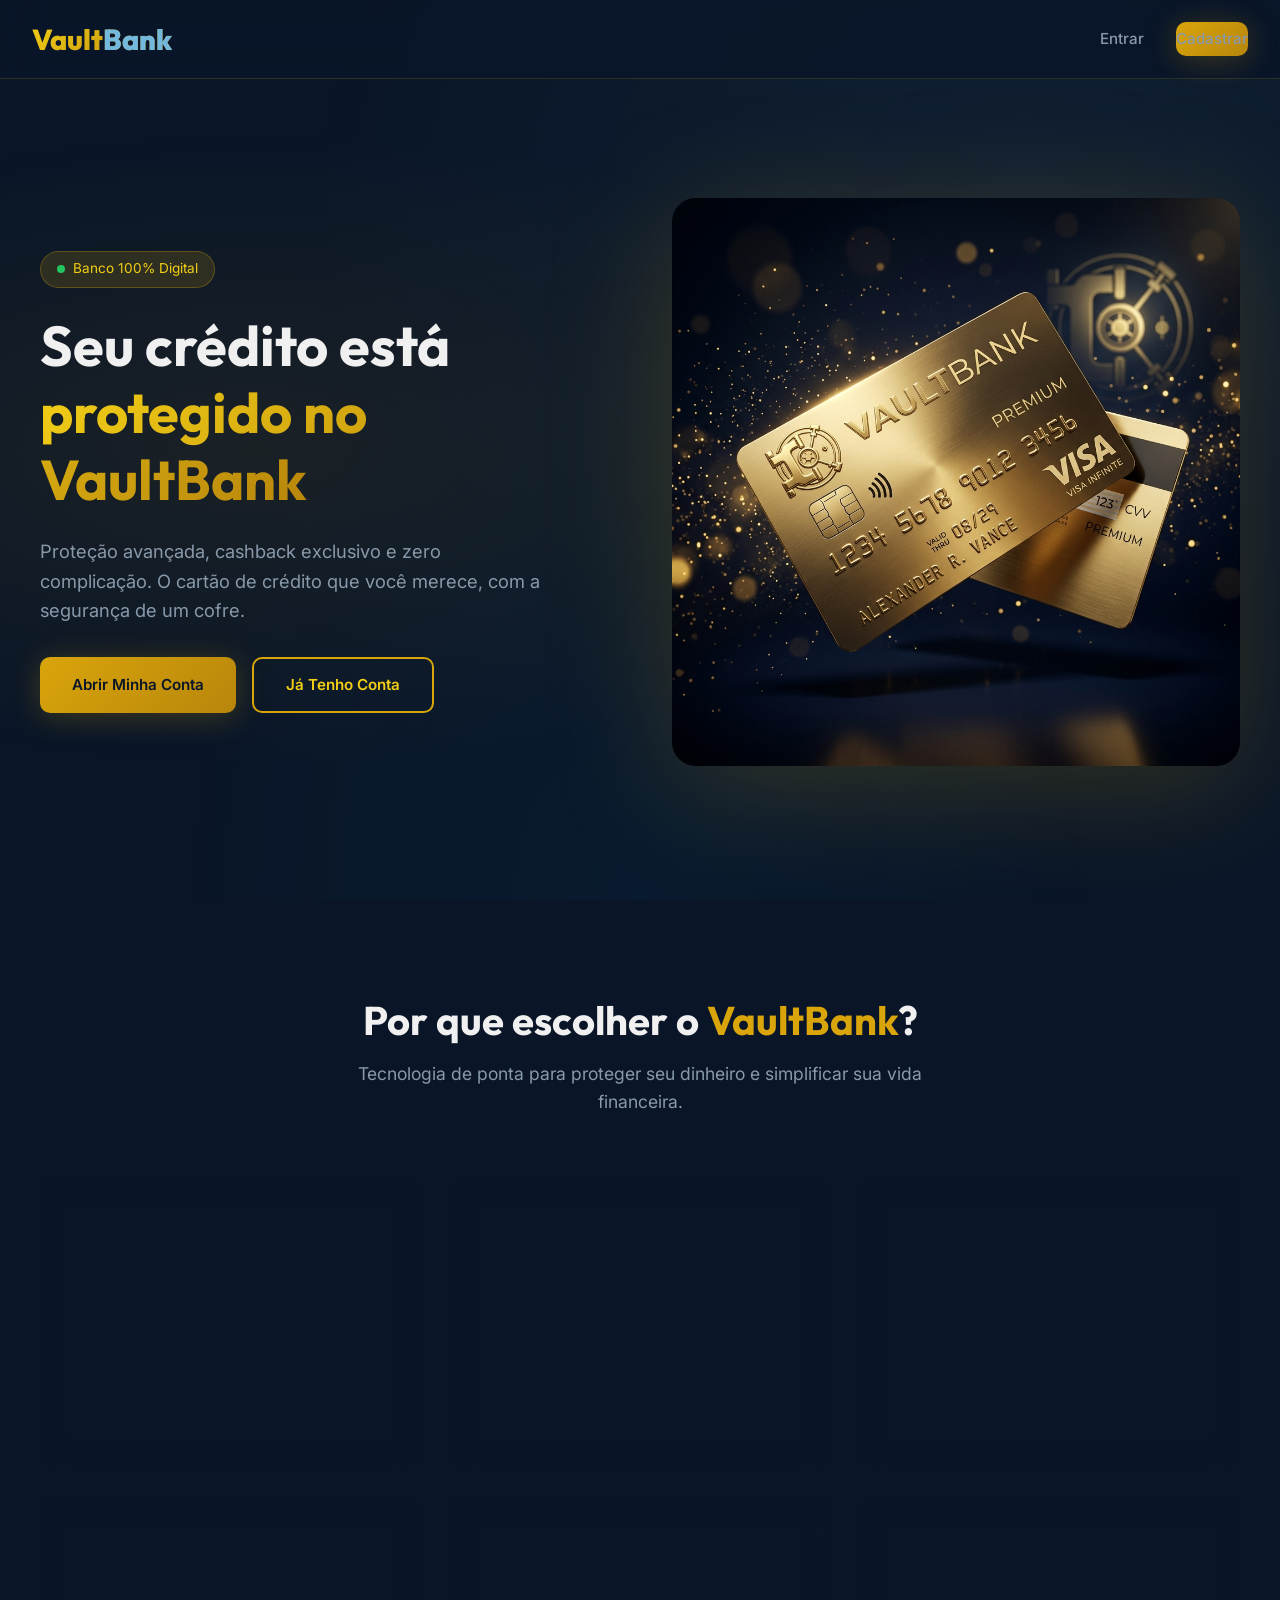
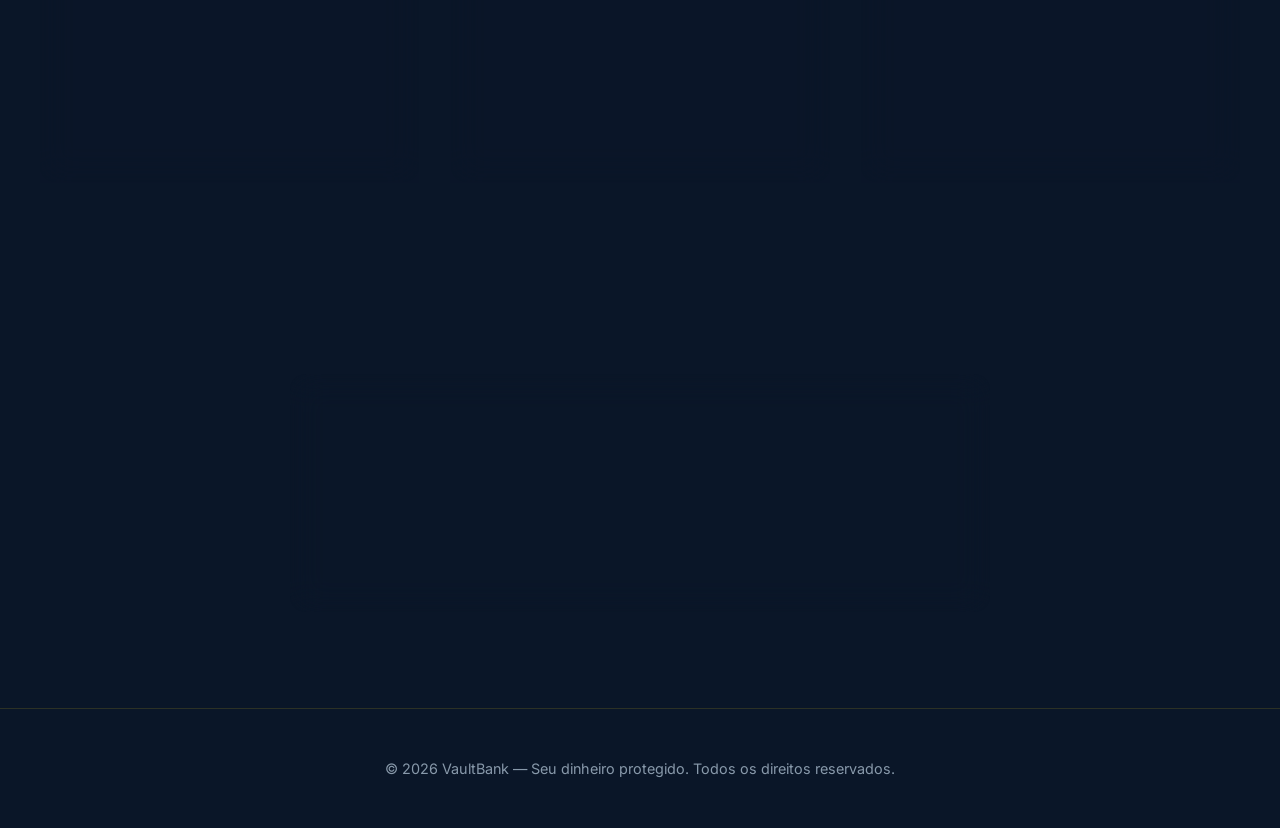
==== src/main/resources/public/index.html @ 99b3075a "chore: mover projeto Maven para raiz e remover pastas e arquivos obsoletos" ====
<!DOCTYPE html>
<html lang="pt-BR">
<head>
  <meta charset="UTF-8">
  <meta name="viewport" content="width=device-width, initial-scale=1.0">
  <meta name="description" content="VaultBank - Seu cartão de crédito com segurança de cofre. Proteção avançada, cashback e zero complicação.">
  <title>VaultBank - Seu Crédito Protegido</title>
  <link rel="stylesheet" href="css/style.css">
</head>
<body>
  <!-- Navbar -->
  <nav class="navbar" id="main-navbar">
    <a href="index.html" class="navbar__logo">Vault<span>Bank</span></a>
    <div class="navbar__links" id="auth-links"></div>
  </nav>

  <!-- Hero Section -->
  <section class="hero">
    <div class="hero__content">
      <div class="slide-in-left">
        <div class="hero__badge"><span class="dot"></span> Banco 100% Digital</div>
        <h1 class="hero__title">Seu crédito está <br><span class="highlight">protegido no VaultBank</span></h1>
        <p class="hero__desc">Proteção avançada, cashback exclusivo e zero complicação. O cartão de crédito que você merece, com a segurança de um cofre.</p>
        <div class="hero__actions">
          <a href="cadastro.html" class="btn btn-primary">Abrir Minha Conta</a>
          <a href="login.html" class="btn btn-secondary">Já Tenho Conta</a>
        </div>
      </div>
      <div class="hero__image slide-in-right">
        <img src="img/card.png" alt="Cartão VaultBank Premium" id="hero-card-img">
      </div>
    </div>
  </section>

  <!-- Features -->
  <section class="features" id="features">
    <div class="section-header fade-in-up">
      <h2>Por que escolher o <span style="color: var(--gold-400)">VaultBank</span>?</h2>
      <p>Tecnologia de ponta para proteger seu dinheiro e simplificar sua vida financeira.</p>
    </div>
    <div class="features__grid">
      <div class="card feature-card fade-in-up">
        <div class="feature-card__icon">🛡️</div>
        <h3>Proteção Total</h3>
        <p>Monitoramento 24h contra fraudes. Denuncie compras suspeitas e receba reembolso rápido.</p>
      </div>
      <div class="card feature-card fade-in-up" style="animation-delay: 0.15s">
        <div class="feature-card__icon">💰</div>
        <h3>Cashback Premium</h3>
        <p>Ganhe até 5% de cashback em todas as suas compras. Seu dinheiro volta para você.</p>
      </div>
      <div class="card feature-card fade-in-up" style="animation-delay: 0.3s">
        <div class="feature-card__icon">⚡</div>
        <h3>100% Digital</h3>
        <p>Gerencie tudo pelo navegador. Sem filas, sem papelada, sem complicação.</p>
      </div>
      <div class="card feature-card fade-in-up" style="animation-delay: 0.1s">
        <div class="feature-card__icon">📊</div>
        <h3>Controle Total</h3>
        <p>Acompanhe seus gastos em tempo real com histórico detalhado de todas as transações.</p>
      </div>
      <div class="card feature-card fade-in-up" style="animation-delay: 0.25s">
        <div class="feature-card__icon">🔔</div>
        <h3>Notificações</h3>
        <p>Receba alertas instantâneos de cada transação realizada com seu cartão.</p>
      </div>
      <div class="card feature-card fade-in-up" style="animation-delay: 0.4s">
        <div class="feature-card__icon">🌍</div>
        <h3>Aceito em Todo Lugar</h3>
        <p>Use seu cartão VaultBank em milhões de estabelecimentos no Brasil e no mundo.</p>
      </div>
    </div>
  </section>

  <!-- CTA Section -->
  <section style="padding: 6rem 2rem; text-align: center; position: relative;">
    <div class="card" style="max-width: 700px; margin: 0 auto; text-align: center; background: linear-gradient(135deg, rgba(217,165,11,0.1), rgba(2,72,115,0.1));">
      <h2 style="font-size: 2rem; margin-bottom: 1rem;">Pronto para proteger seu crédito?</h2>
      <p style="color: var(--text-muted); margin-bottom: 2rem;">Abra sua conta VaultBank em menos de 2 minutos. Sem taxas, sem burocracia.</p>
      <a href="cadastro.html" class="btn btn-primary" style="font-size: 1.1rem; padding: 1rem 3rem;">Criar Conta Grátis →</a>
    </div>
  </section>

  <footer class="footer">
    <p>© 2026 VaultBank — Seu dinheiro protegido. Todos os direitos reservados.</p>
  </footer>

  <script src="js/app.js"></script>
  <script src="js/auth.js"></script>
</body>
</html>
---- src/main/resources/public/css/style.css ----
@import url('https://fonts.googleapis.com/css2?family=Inter:wght@300;400;500;600;700;800;900&family=Outfit:wght@400;500;600;700;800&display=swap');

:root {
  --gold-100: #FFF8E1;
  --gold-200: #F2DAAC;
  --gold-300: #F2CE16;
  --gold-400: #D9A50B;
  --gold-500: #B8860B;
  --gold-600: #8B6914;
  --navy-900: #0A1628;
  --navy-800: #0F1F3A;
  --navy-700: #142A4F;
  --navy-600: #1A3566;
  --blue-accent: #73B9DD;
  --blue-deep: #024873;
  --surface: rgba(255,255,255,0.04);
  --surface-light: rgba(255,255,255,0.08);
  --glass: rgba(10,22,40,0.7);
  --glass-border: rgba(242,206,22,0.15);
  --text: #F0F0F0;
  --text-muted: #8899AA;
  --text-dark: #1a1a2e;
  --success: #22C55E;
  --danger: #EF4444;
  --warning: #F59E0B;
  --radius: 16px;
  --radius-sm: 10px;
  --radius-lg: 24px;
  --shadow: 0 8px 32px rgba(0,0,0,0.3);
  --shadow-gold: 0 4px 30px rgba(217,165,11,0.25);
  --transition: all 0.3s cubic-bezier(0.4, 0, 0.2, 1);
}

*, *::before, *::after { box-sizing: border-box; margin: 0; padding: 0; }

html { scroll-behavior: smooth; }

body {
  font-family: 'Inter', sans-serif;
  background: var(--navy-900);
  color: var(--text);
  line-height: 1.6;
  min-height: 100vh;
  overflow-x: hidden;
}

body::before {
  content: '';
  position: fixed;
  top: 0; left: 0;
  width: 100%; height: 100%;
  background:
    radial-gradient(ellipse at 20% 50%, rgba(217,165,11,0.08) 0%, transparent 50%),
    radial-gradient(ellipse at 80% 20%, rgba(115,185,221,0.06) 0%, transparent 50%),
    radial-gradient(ellipse at 50% 100%, rgba(2,72,115,0.1) 0%, transparent 50%);
  pointer-events: none;
  z-index: 0;
}

h1, h2, h3, h4, h5, h6 { font-family: 'Outfit', sans-serif; font-weight: 700; line-height: 1.2; }

a { color: var(--gold-400); text-decoration: none; transition: var(--transition); }
a:hover { color: var(--gold-300); }

/* ===== NAVBAR ===== */
.navbar {
  position: fixed; top: 0; left: 0; right: 0; z-index: 1000;
  padding: 1rem 2rem;
  background: rgba(10,22,40,0.85);
  backdrop-filter: blur(20px);
  border-bottom: 1px solid var(--glass-border);
  display: flex; align-items: center; justify-content: space-between;
  transition: var(--transition);
}
.navbar.scrolled { padding: 0.6rem 2rem; background: rgba(10,22,40,0.95); }
.navbar__logo {
  font-family: 'Outfit', sans-serif; font-size: 1.8rem; font-weight: 800;
  background: linear-gradient(135deg, var(--gold-300), var(--gold-500));
  -webkit-background-clip: text; -webkit-text-fill-color: transparent;
  background-clip: text;
}
.navbar__logo span { color: var(--blue-accent); -webkit-text-fill-color: var(--blue-accent); }
.navbar__links { display: flex; gap: 2rem; align-items: center; }
.navbar__links a {
  color: var(--text-muted); font-weight: 500; font-size: 0.95rem;
  position: relative; padding: 0.3rem 0;
}
.navbar__links a::after {
  content: ''; position: absolute; bottom: 0; left: 0;
  width: 0; height: 2px;
  background: var(--gold-400); transition: var(--transition);
}
.navbar__links a:hover { color: var(--text); }
.navbar__links a:hover::after { width: 100%; }

/* ===== BUTTONS ===== */
.btn {
  display: inline-flex; align-items: center; justify-content: center; gap: 0.5rem;
  padding: 0.85rem 2rem; border-radius: var(--radius-sm); font-weight: 600;
  font-size: 0.95rem; border: none; cursor: pointer; transition: var(--transition);
  text-decoration: none; position: relative; overflow: hidden;
}
.btn::before {
  content: ''; position: absolute; top: 0; left: -100%;
  width: 100%; height: 100%;
  background: linear-gradient(90deg, transparent, rgba(255,255,255,0.15), transparent);
  transition: left 0.5s;
}
.btn:hover::before { left: 100%; }

.btn-primary {
  background: linear-gradient(135deg, var(--gold-400), var(--gold-500));
  color: var(--navy-900); box-shadow: var(--shadow-gold);
}
.btn-primary:hover { transform: translateY(-2px); box-shadow: 0 8px 40px rgba(217,165,11,0.4); }

.btn-secondary {
  background: transparent; color: var(--gold-300);
  border: 2px solid var(--gold-400);
}
.btn-secondary:hover { background: rgba(217,165,11,0.1); transform: translateY(-2px); }

.btn-danger { background: linear-gradient(135deg, #dc2626, #b91c1c); color: white; }
.btn-danger:hover { transform: translateY(-2px); }

.btn-sm { padding: 0.5rem 1.2rem; font-size: 0.85rem; }
.btn-block { width: 100%; }

/* ===== CARDS / GLASS ===== */
.card {
  background: var(--glass);
  border: 1px solid var(--glass-border);
  border-radius: var(--radius);
  padding: 2rem;
  backdrop-filter: blur(16px);
  transition: var(--transition);
}
.card:hover { border-color: rgba(242,206,22,0.3); transform: translateY(-4px); box-shadow: var(--shadow-gold); }

/* ===== FORMS ===== */
.form-group { margin-bottom: 1.25rem; }
.form-group label {
  display: block; margin-bottom: 0.4rem;
  font-size: 0.9rem; font-weight: 500; color: var(--text-muted);
}
.form-control {
  width: 100%; padding: 0.85rem 1.1rem;
  background: var(--surface-light); border: 1px solid rgba(255,255,255,0.1);
  border-radius: var(--radius-sm); color: var(--text);
  font-size: 0.95rem; font-family: 'Inter', sans-serif;
  transition: var(--transition); outline: none;
}
.form-control:focus {
  border-color: var(--gold-400);
  box-shadow: 0 0 0 3px rgba(217,165,11,0.15);
  background: rgba(255,255,255,0.08);
}
.form-control::placeholder { color: var(--text-muted); }
select.form-control { appearance: none; cursor: pointer; }
.form-row { display: grid; grid-template-columns: 1fr 1fr; gap: 1rem; }

/* ===== HERO ===== */
.hero {
  min-height: 100vh; display: flex; align-items: center;
  padding: 8rem 2rem 4rem; position: relative;
}
.hero__content { max-width: 1200px; margin: 0 auto; display: grid; grid-template-columns: 1fr 1fr; gap: 4rem; align-items: center; width: 100%; }
.hero__badge {
  display: inline-flex; align-items: center; gap: 0.5rem;
  padding: 0.4rem 1rem; border-radius: 50px;
  background: rgba(217,165,11,0.15); border: 1px solid rgba(217,165,11,0.3);
  font-size: 0.85rem; color: var(--gold-300); margin-bottom: 1.5rem;
}
.hero__badge .dot { width: 8px; height: 8px; border-radius: 50%; background: var(--success); animation: pulse 2s infinite; }
.hero__title { font-size: 3.5rem; margin-bottom: 1.5rem; }
.hero__title .highlight {
  background: linear-gradient(135deg, var(--gold-300), var(--gold-500));
  -webkit-background-clip: text; -webkit-text-fill-color: transparent; background-clip: text;
}
.hero__desc { font-size: 1.15rem; color: var(--text-muted); margin-bottom: 2rem; max-width: 500px; }
.hero__actions { display: flex; gap: 1rem; flex-wrap: wrap; }
.hero__image { display: flex; justify-content: center; align-items: center; }
.hero__image img {
  max-width: 100%; border-radius: var(--radius-lg);
  animation: float 6s ease-in-out infinite;
  filter: drop-shadow(0 20px 60px rgba(217,165,11,0.2));
}

@keyframes float { 0%,100% { transform: translateY(0); } 50% { transform: translateY(-20px); } }
@keyframes pulse { 0%,100% { opacity: 1; } 50% { opacity: 0.4; } }
@keyframes fadeInUp { from { opacity: 0; transform: translateY(30px); } to { opacity: 1; transform: translateY(0); } }
@keyframes slideInLeft { from { opacity: 0; transform: translateX(-40px); } to { opacity: 1; transform: translateX(0); } }
@keyframes slideInRight { from { opacity: 0; transform: translateX(40px); } to { opacity: 1; transform: translateX(0); } }

.fade-in-up { animation: fadeInUp 0.8s ease forwards; }
.slide-in-left { animation: slideInLeft 0.8s ease forwards; }
.slide-in-right { animation: slideInRight 0.8s ease forwards; }

/* ===== FEATURES ===== */
.features { padding: 6rem 2rem; position: relative; }
.features__grid { max-width: 1200px; margin: 0 auto; display: grid; grid-template-columns: repeat(3, 1fr); gap: 2rem; }
.section-header { text-align: center; max-width: 600px; margin: 0 auto 4rem; }
.section-header h2 { font-size: 2.5rem; margin-bottom: 1rem; }
.section-header p { color: var(--text-muted); font-size: 1.1rem; }
.feature-card { text-align: center; padding: 2.5rem 2rem; }
.feature-card__icon {
  width: 70px; height: 70px; margin: 0 auto 1.5rem;
  border-radius: 16px; display: flex; align-items: center; justify-content: center;
  font-size: 2rem;
  background: linear-gradient(135deg, rgba(217,165,11,0.15), rgba(217,165,11,0.05));
  border: 1px solid rgba(217,165,11,0.2);
}
.feature-card h3 { font-size: 1.25rem; margin-bottom: 0.75rem; }
.feature-card p { color: var(--text-muted); font-size: 0.95rem; }

/* ===== AUTH PAGES ===== */
.auth-page {
  min-height: 100vh; display: flex; align-items: center; justify-content: center;
  padding: 6rem 2rem 2rem;
}
.auth-card { width: 100%; max-width: 480px; }
.auth-card__header { text-align: center; margin-bottom: 2rem; }
.auth-card__header h1 { font-size: 2rem; margin-bottom: 0.5rem; }
.auth-card__header p { color: var(--text-muted); }
.auth-card__footer { text-align: center; margin-top: 1.5rem; color: var(--text-muted); }
.auth-card__footer a { color: var(--gold-400); font-weight: 600; }

/* ===== DASHBOARD ===== */
.dashboard { padding: 6rem 2rem 2rem; max-width: 1300px; margin: 0 auto; }
.dashboard__header { margin-bottom: 2rem; }
.dashboard__header h1 { font-size: 1.8rem; }
.dashboard__header p { color: var(--text-muted); }

.stats-grid { display: grid; grid-template-columns: repeat(auto-fit, minmax(240px, 1fr)); gap: 1.5rem; margin-bottom: 2rem; }
.stat-card {
  padding: 1.5rem; display: flex; align-items: center; gap: 1rem;
}
.stat-card__icon {
  width: 50px; height: 50px; border-radius: 12px;
  display: flex; align-items: center; justify-content: center; font-size: 1.5rem; flex-shrink: 0;
  background: linear-gradient(135deg, rgba(217,165,11,0.2), rgba(217,165,11,0.05));
}
.stat-card__info h3 { font-size: 1.5rem; margin-bottom: 0.1rem; }
.stat-card__info p { font-size: 0.85rem; color: var(--text-muted); }

.credit-card-display {
  background: linear-gradient(135deg, var(--gold-500), var(--gold-400), var(--gold-600));
  border-radius: var(--radius-lg); padding: 2rem;
  color: var(--navy-900); position: relative; overflow: hidden;
  min-height: 200px; display: flex; flex-direction: column; justify-content: space-between;
}
.credit-card-display::before {
  content: ''; position: absolute; top: -50%; right: -50%;
  width: 200%; height: 200%;
  background: radial-gradient(circle, rgba(255,255,255,0.1) 0%, transparent 50%);
}
.credit-card-display .card-brand { font-family: 'Outfit'; font-size: 1.5rem; font-weight: 800; position: relative; }
.credit-card-display .card-number { font-size: 1.4rem; letter-spacing: 3px; font-weight: 600; position: relative; margin: 1.5rem 0; }
.credit-card-display .card-bottom { display: flex; justify-content: space-between; align-items: end; position: relative; }
.credit-card-display .card-name { font-weight: 600; font-size: 0.95rem; text-transform: uppercase; }
.credit-card-display .card-expiry span { font-size: 0.7rem; display: block; opacity: 0.7; }

/* ===== TABLES ===== */
.table-container { overflow-x: auto; }
table { width: 100%; border-collapse: collapse; }
thead th {
  text-align: left; padding: 1rem; font-size: 0.85rem;
  color: var(--text-muted); font-weight: 600; text-transform: uppercase;
  letter-spacing: 0.05em; border-bottom: 1px solid var(--glass-border);
}
tbody td { padding: 1rem; border-bottom: 1px solid rgba(255,255,255,0.04); font-size: 0.9rem; }
tbody tr { transition: var(--transition); }
tbody tr:hover { background: rgba(255,255,255,0.03); }

.badge {
  display: inline-flex; padding: 0.25rem 0.75rem; border-radius: 50px;
  font-size: 0.75rem; font-weight: 600;
}
.badge-success { background: rgba(34,197,94,0.15); color: var(--success); }
.badge-warning { background: rgba(245,158,11,0.15); color: var(--warning); }
.badge-danger { background: rgba(239,68,68,0.15); color: var(--danger); }
.badge-info { background: rgba(115,185,221,0.15); color: var(--blue-accent); }

/* ===== DASHBOARD GRID ===== */
.dashboard-grid { display: grid; grid-template-columns: 1fr 1fr; gap: 1.5rem; }
.dashboard-grid .card h2 { font-size: 1.2rem; margin-bottom: 1.5rem; display: flex; align-items: center; gap: 0.5rem; }

/* ===== FOOTER ===== */
.footer {
  padding: 3rem 2rem; text-align: center;
  border-top: 1px solid var(--glass-border);
  color: var(--text-muted); font-size: 0.9rem; position: relative;
}

/* ===== TOAST ===== */
.toast-container { position: fixed; top: 5rem; right: 1.5rem; z-index: 9999; display: flex; flex-direction: column; gap: 0.5rem; }
.toast {
  padding: 1rem 1.5rem; border-radius: var(--radius-sm);
  background: var(--navy-800); border: 1px solid var(--glass-border);
  backdrop-filter: blur(10px); min-width: 300px;
  animation: slideInRight 0.3s ease; display: flex; align-items: center; gap: 0.75rem;
  font-size: 0.9rem;
}
.toast.success { border-left: 4px solid var(--success); }
.toast.error { border-left: 4px solid var(--danger); }
.toast.info { border-left: 4px solid var(--blue-accent); }

/* ===== MODAL ===== */
.modal-overlay {
  position: fixed; inset: 0; z-index: 5000;
  background: rgba(0,0,0,0.6); backdrop-filter: blur(4px);
  display: none; align-items: center; justify-content: center; padding: 2rem;
}
.modal-overlay.active { display: flex; }
.modal { background: var(--navy-800); border: 1px solid var(--glass-border); border-radius: var(--radius); padding: 2rem; width: 100%; max-width: 500px; animation: fadeInUp 0.3s ease; }
.modal h2 { margin-bottom: 1.5rem; font-size: 1.4rem; }

/* ===== RESPONSIVE ===== */
@media (max-width: 768px) {
  .hero__content { grid-template-columns: 1fr; text-align: center; }
  .hero__title { font-size: 2.5rem; }
  .hero__desc { margin: 0 auto 2rem; }
  .hero__actions { justify-content: center; }
  .hero__image { order: -1; }
  .features__grid { grid-template-columns: 1fr; }
  .form-row { grid-template-columns: 1fr; }
  .dashboard-grid { grid-template-columns: 1fr; }
  .navbar__links { display: none; }
  .stats-grid { grid-template-columns: 1fr; }
}
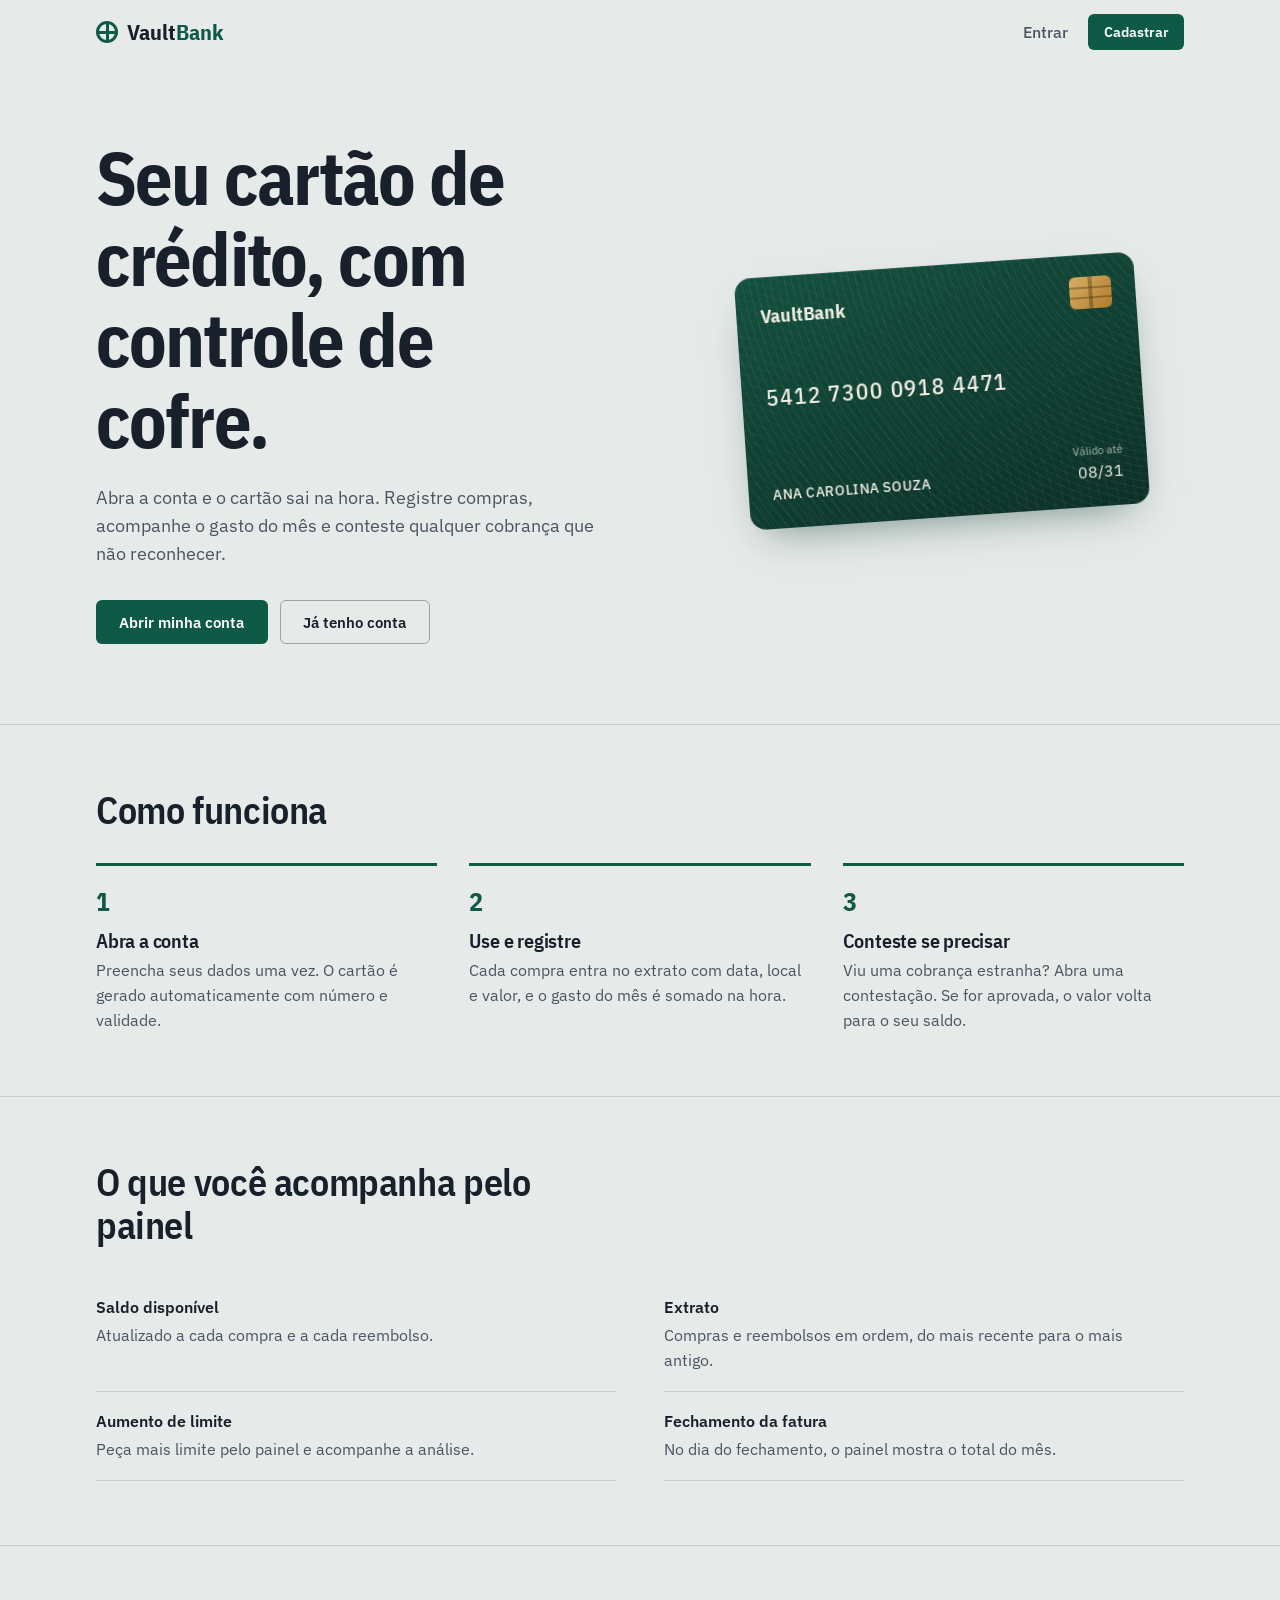
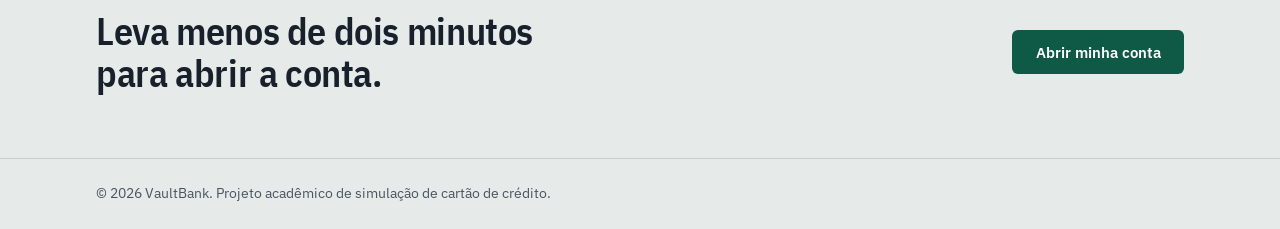
==== commit 4cf71e37: "feat: redesign das telas do site - nova identidade visual (verde-cofre, IBM Plex, cartao desenhado e" ====
--- a/src/main/resources/public/index.html
+++ b/src/main/resources/public/index.html
@@ -3,86 +3,82 @@
 <head>
   <meta charset="UTF-8">
   <meta name="viewport" content="width=device-width, initial-scale=1.0">
-  <meta name="description" content="VaultBank - Seu cartão de crédito com segurança de cofre. Proteção avançada, cashback e zero complicação.">
-  <title>VaultBank - Seu Crédito Protegido</title>
+  <meta name="description" content="VaultBank: abra a conta, receba o cartão na hora e acompanhe compras, limite e contestações em um só lugar.">
+  <title>VaultBank</title>
   <link rel="stylesheet" href="css/style.css">
 </head>
 <body>
-  <!-- Navbar -->
   <nav class="navbar" id="main-navbar">
     <a href="index.html" class="navbar__logo">Vault<span>Bank</span></a>
     <div class="navbar__links" id="auth-links"></div>
   </nav>
 
-  <!-- Hero Section -->
-  <section class="hero">
-    <div class="hero__content">
-      <div class="slide-in-left">
-        <div class="hero__badge"><span class="dot"></span> Banco 100% Digital</div>
-        <h1 class="hero__title">Seu crédito está <br><span class="highlight">protegido no VaultBank</span></h1>
-        <p class="hero__desc">Proteção avançada, cashback exclusivo e zero complicação. O cartão de crédito que você merece, com a segurança de um cofre.</p>
-        <div class="hero__actions">
-          <a href="cadastro.html" class="btn btn-primary">Abrir Minha Conta</a>
-          <a href="login.html" class="btn btn-secondary">Já Tenho Conta</a>
+  <main>
+    <section class="hero">
+      <div class="wrap hero__content">
+        <div>
+          <h1 class="hero__title">Seu cartão de crédito, com controle de cofre.</h1>
+          <p class="hero__desc">Abra a conta e o cartão sai na hora. Registre compras, acompanhe o gasto do mês e conteste qualquer cobrança que não reconhecer.</p>
+          <div class="hero__actions">
+            <a href="cadastro.html" class="btn btn-primary">Abrir minha conta</a>
+            <a href="login.html" class="btn btn-secondary">Já tenho conta</a>
+          </div>
+        </div>
+        <div class="hero__image" aria-hidden="true">
+          <div class="credit-card-display">
+            <div class="card-brand">VaultBank <span class="card-chip"></span></div>
+            <div class="card-number">5412 7300 0918 4471</div>
+            <div class="card-bottom">
+              <div class="card-name">ANA CAROLINA SOUZA</div>
+              <div class="card-expiry"><span>Válido até</span><span>08/31</span></div>
+            </div>
+          </div>
         </div>
       </div>
-      <div class="hero__image slide-in-right">
-        <img src="img/card.png" alt="Cartão VaultBank Premium" id="hero-card-img">
+    </section>
+
+    <section class="secao">
+      <div class="wrap">
+        <h2>Como funciona</h2>
+        <ol class="passos">
+          <li>
+            <h3>Abra a conta</h3>
+            <p>Preencha seus dados uma vez. O cartão é gerado automaticamente com número e validade.</p>
+          </li>
+          <li>
+            <h3>Use e registre</h3>
+            <p>Cada compra entra no extrato com data, local e valor, e o gasto do mês é somado na hora.</p>
+          </li>
+          <li>
+            <h3>Conteste se precisar</h3>
+            <p>Viu uma cobrança estranha? Abra uma contestação. Se for aprovada, o valor volta para o seu saldo.</p>
+          </li>
+        </ol>
       </div>
-    </div>
-  </section>
+    </section>
 
-  <!-- Features -->
-  <section class="features" id="features">
-    <div class="section-header fade-in-up">
-      <h2>Por que escolher o <span style="color: var(--gold-400)">VaultBank</span>?</h2>
-      <p>Tecnologia de ponta para proteger seu dinheiro e simplificar sua vida financeira.</p>
-    </div>
-    <div class="features__grid">
-      <div class="card feature-card fade-in-up">
-        <div class="feature-card__icon">🛡️</div>
-        <h3>Proteção Total</h3>
-        <p>Monitoramento 24h contra fraudes. Denuncie compras suspeitas e receba reembolso rápido.</p>
+    <section class="secao">
+      <div class="wrap">
+        <h2>O que você acompanha pelo painel</h2>
+        <dl class="recursos">
+          <div><dt>Saldo disponível</dt><dd>Atualizado a cada compra e a cada reembolso.</dd></div>
+          <div><dt>Extrato</dt><dd>Compras e reembolsos em ordem, do mais recente para o mais antigo.</dd></div>
+          <div><dt>Aumento de limite</dt><dd>Peça mais limite pelo painel e acompanhe a análise.</dd></div>
+          <div><dt>Fechamento da fatura</dt><dd>No dia do fechamento, o painel mostra o total do mês.</dd></div>
+        </dl>
       </div>
-      <div class="card feature-card fade-in-up" style="animation-delay: 0.15s">
-        <div class="feature-card__icon">💰</div>
-        <h3>Cashback Premium</h3>
-        <p>Ganhe até 5% de cashback em todas as suas compras. Seu dinheiro volta para você.</p>
+    </section>
+
+    <section class="secao">
+      <div class="wrap cta-final">
+        <h2>Leva menos de dois minutos para abrir a conta.</h2>
+        <a href="cadastro.html" class="btn btn-primary">Abrir minha conta</a>
       </div>
-      <div class="card feature-card fade-in-up" style="animation-delay: 0.3s">
-        <div class="feature-card__icon">⚡</div>
-        <h3>100% Digital</h3>
-        <p>Gerencie tudo pelo navegador. Sem filas, sem papelada, sem complicação.</p>
-      </div>
-      <div class="card feature-card fade-in-up" style="animation-delay: 0.1s">
-        <div class="feature-card__icon">📊</div>
-        <h3>Controle Total</h3>
-        <p>Acompanhe seus gastos em tempo real com histórico detalhado de todas as transações.</p>
-      </div>
-      <div class="card feature-card fade-in-up" style="animation-delay: 0.25s">
-        <div class="feature-card__icon">🔔</div>
-        <h3>Notificações</h3>
-        <p>Receba alertas instantâneos de cada transação realizada com seu cartão.</p>
-      </div>
-      <div class="card feature-card fade-in-up" style="animation-delay: 0.4s">
-        <div class="feature-card__icon">🌍</div>
-        <h3>Aceito em Todo Lugar</h3>
-        <p>Use seu cartão VaultBank em milhões de estabelecimentos no Brasil e no mundo.</p>
-      </div>
-    </div>
-  </section>
-
-  <!-- CTA Section -->
-  <section style="padding: 6rem 2rem; text-align: center; position: relative;">
-    <div class="card" style="max-width: 700px; margin: 0 auto; text-align: center; background: linear-gradient(135deg, rgba(217,165,11,0.1), rgba(2,72,115,0.1));">
-      <h2 style="font-size: 2rem; margin-bottom: 1rem;">Pronto para proteger seu crédito?</h2>
-      <p style="color: var(--text-muted); margin-bottom: 2rem;">Abra sua conta VaultBank em menos de 2 minutos. Sem taxas, sem burocracia.</p>
-      <a href="cadastro.html" class="btn btn-primary" style="font-size: 1.1rem; padding: 1rem 3rem;">Criar Conta Grátis →</a>
-    </div>
-  </section>
+    </section>
+  </main>
 
   <footer class="footer">
-    <p>© 2026 VaultBank — Seu dinheiro protegido. Todos os direitos reservados.</p>
+    <p>© 2026 VaultBank. Projeto acadêmico de simulação de cartão de crédito.</p>
   </footer>
 
   <script src="js/app.js"></script>
--- a/src/main/resources/public/css/style.css
+++ b/src/main/resources/public/css/style.css
@@ -1,330 +1,396 @@
-@import url('https://fonts.googleapis.com/css2?family=Inter:wght@300;400;500;600;700;800;900&family=Outfit:wght@400;500;600;700;800&display=swap');
+@import url('https://fonts.googleapis.com/css2?family=IBM+Plex+Sans+Condensed:wght@500;600;700&family=IBM+Plex+Sans:wght@400;500;600&display=swap');
 
 :root {
-  --gold-100: #FFF8E1;
-  --gold-200: #F2DAAC;
-  --gold-300: #F2CE16;
-  --gold-400: #D9A50B;
-  --gold-500: #B8860B;
-  --gold-600: #8B6914;
-  --navy-900: #0A1628;
-  --navy-800: #0F1F3A;
-  --navy-700: #142A4F;
-  --navy-600: #1A3566;
-  --blue-accent: #73B9DD;
-  --blue-deep: #024873;
-  --surface: rgba(255,255,255,0.04);
-  --surface-light: rgba(255,255,255,0.08);
-  --glass: rgba(10,22,40,0.7);
-  --glass-border: rgba(242,206,22,0.15);
-  --text: #F0F0F0;
-  --text-muted: #8899AA;
-  --text-dark: #1a1a2e;
-  --success: #22C55E;
-  --danger: #EF4444;
-  --warning: #F59E0B;
-  --radius: 16px;
-  --radius-sm: 10px;
-  --radius-lg: 24px;
-  --shadow: 0 8px 32px rgba(0,0,0,0.3);
-  --shadow-gold: 0 4px 30px rgba(217,165,11,0.25);
-  --transition: all 0.3s cubic-bezier(0.4, 0, 0.2, 1);
+  --chapa: #E6EAE8;
+  --superficie: #F7F9F8;
+  --grafite: #18212B;
+  --grafite-2: #4A5562;
+  --linha: #C7CFCC;
+  --linha-forte: #9AA5A1;
+  --cofre: #0E5A47;
+  --cofre-escuro: #0A4436;
+  --cofre-claro: #DCEBE5;
+  --latao: #B07D2E;
+  --positivo: #11744A;
+  --negativo: #B42318;
+  --negativo-claro: #FBE9E7;
+  --aviso: #8A5A00;
+  --aviso-claro: #FBF0DA;
+
+  --fonte: 'IBM Plex Sans', system-ui, sans-serif;
+  --fonte-cond: 'IBM Plex Sans Condensed', 'IBM Plex Sans', system-ui, sans-serif;
+
+  --raio: 6px;
+  --raio-cartao: 16px;
+  --largura: 1120px;
 }
 
 *, *::before, *::after { box-sizing: border-box; margin: 0; padding: 0; }
 
-html { scroll-behavior: smooth; }
+html { -webkit-text-size-adjust: 100%; }
 
 body {
-  font-family: 'Inter', sans-serif;
-  background: var(--navy-900);
-  color: var(--text);
-  line-height: 1.6;
+  font-family: var(--fonte);
+  font-size: 1rem;
+  line-height: 1.55;
+  color: var(--grafite);
+  background: var(--chapa);
   min-height: 100vh;
-  overflow-x: hidden;
-}
-
-body::before {
+  display: flex;
+  flex-direction: column;
+}
+
+h1, h2, h3 {
+  font-family: var(--fonte-cond);
+  font-weight: 600;
+  line-height: 1.1;
+  letter-spacing: -0.01em;
+}
+
+a { color: var(--cofre); text-underline-offset: 3px; }
+a:hover { color: var(--cofre-escuro); }
+
+:focus-visible {
+  outline: 3px solid var(--latao);
+  outline-offset: 2px;
+}
+
+.num { font-variant-numeric: tabular-nums; }
+
+/* ===== Navegação ===== */
+.navbar {
+  position: sticky; top: 0; z-index: 100;
+  display: flex; align-items: center; justify-content: space-between; gap: 1rem;
+  padding: 0.9rem max(1rem, calc((100% - var(--largura)) / 2 + 1rem));
+  background: var(--chapa);
+  border-bottom: 1px solid transparent;
+  transition: border-color 0.2s;
+}
+.navbar.scrolled { border-bottom-color: var(--linha); }
+
+.navbar__logo {
+  display: inline-flex; align-items: center;
+  font-family: var(--fonte-cond); font-weight: 700; font-size: 1.35rem;
+  color: var(--grafite); text-decoration: none;
+}
+.navbar__logo:hover { color: var(--grafite); }
+.navbar__logo::before {
   content: '';
-  position: fixed;
-  top: 0; left: 0;
-  width: 100%; height: 100%;
+  width: 22px; height: 22px; border-radius: 50%; margin-right: 0.55rem;
+  border: 3px solid var(--cofre);
   background:
-    radial-gradient(ellipse at 20% 50%, rgba(217,165,11,0.08) 0%, transparent 50%),
-    radial-gradient(ellipse at 80% 20%, rgba(115,185,221,0.06) 0%, transparent 50%),
-    radial-gradient(ellipse at 50% 100%, rgba(2,72,115,0.1) 0%, transparent 50%);
-  pointer-events: none;
-  z-index: 0;
-}
-
-h1, h2, h3, h4, h5, h6 { font-family: 'Outfit', sans-serif; font-weight: 700; line-height: 1.2; }
-
-a { color: var(--gold-400); text-decoration: none; transition: var(--transition); }
-a:hover { color: var(--gold-300); }
-
-/* ===== NAVBAR ===== */
-.navbar {
-  position: fixed; top: 0; left: 0; right: 0; z-index: 1000;
-  padding: 1rem 2rem;
-  background: rgba(10,22,40,0.85);
-  backdrop-filter: blur(20px);
-  border-bottom: 1px solid var(--glass-border);
-  display: flex; align-items: center; justify-content: space-between;
-  transition: var(--transition);
-}
-.navbar.scrolled { padding: 0.6rem 2rem; background: rgba(10,22,40,0.95); }
-.navbar__logo {
-  font-family: 'Outfit', sans-serif; font-size: 1.8rem; font-weight: 800;
-  background: linear-gradient(135deg, var(--gold-300), var(--gold-500));
-  -webkit-background-clip: text; -webkit-text-fill-color: transparent;
-  background-clip: text;
-}
-.navbar__logo span { color: var(--blue-accent); -webkit-text-fill-color: var(--blue-accent); }
-.navbar__links { display: flex; gap: 2rem; align-items: center; }
-.navbar__links a {
-  color: var(--text-muted); font-weight: 500; font-size: 0.95rem;
-  position: relative; padding: 0.3rem 0;
-}
-.navbar__links a::after {
-  content: ''; position: absolute; bottom: 0; left: 0;
-  width: 0; height: 2px;
-  background: var(--gold-400); transition: var(--transition);
-}
-.navbar__links a:hover { color: var(--text); }
-.navbar__links a:hover::after { width: 100%; }
-
-/* ===== BUTTONS ===== */
+    linear-gradient(var(--cofre), var(--cofre)) center / 3px 100% no-repeat,
+    linear-gradient(var(--cofre), var(--cofre)) center / 100% 3px no-repeat;
+}
+.navbar__logo span { color: var(--cofre); }
+
+.navbar__links { display: flex; align-items: center; gap: 1.25rem; }
+.navbar__links > a:not(.btn) { color: var(--grafite-2); text-decoration: none; font-weight: 500; }
+.navbar__links > a:not(.btn):hover { color: var(--grafite); text-decoration: underline; }
+.navbar__tag { font-size: 0.9rem; color: var(--grafite-2); }
+
+/* ===== Botões ===== */
 .btn {
   display: inline-flex; align-items: center; justify-content: center; gap: 0.5rem;
-  padding: 0.85rem 2rem; border-radius: var(--radius-sm); font-weight: 600;
-  font-size: 0.95rem; border: none; cursor: pointer; transition: var(--transition);
-  text-decoration: none; position: relative; overflow: hidden;
-}
-.btn::before {
-  content: ''; position: absolute; top: 0; left: -100%;
-  width: 100%; height: 100%;
-  background: linear-gradient(90deg, transparent, rgba(255,255,255,0.15), transparent);
-  transition: left 0.5s;
-}
-.btn:hover::before { left: 100%; }
-
-.btn-primary {
-  background: linear-gradient(135deg, var(--gold-400), var(--gold-500));
-  color: var(--navy-900); box-shadow: var(--shadow-gold);
-}
-.btn-primary:hover { transform: translateY(-2px); box-shadow: 0 8px 40px rgba(217,165,11,0.4); }
-
-.btn-secondary {
-  background: transparent; color: var(--gold-300);
-  border: 2px solid var(--gold-400);
-}
-.btn-secondary:hover { background: rgba(217,165,11,0.1); transform: translateY(-2px); }
-
-.btn-danger { background: linear-gradient(135deg, #dc2626, #b91c1c); color: white; }
-.btn-danger:hover { transform: translateY(-2px); }
-
-.btn-sm { padding: 0.5rem 1.2rem; font-size: 0.85rem; }
+  min-height: 44px;
+  padding: 0.65rem 1.4rem;
+  font: 600 0.95rem/1.2 var(--fonte);
+  border-radius: var(--raio);
+  border: 1.5px solid transparent;
+  cursor: pointer;
+  text-decoration: none;
+  transition: background-color 0.15s, border-color 0.15s, color 0.15s;
+}
+.btn-primary { background: var(--cofre); color: #fff; }
+.btn-primary:hover { background: var(--cofre-escuro); color: #fff; }
+.btn-secondary { background: transparent; color: var(--grafite); border-color: var(--linha-forte); }
+.btn-secondary:hover { border-color: var(--grafite); color: var(--grafite); }
+.btn-danger { background: var(--negativo); color: #fff; }
+.btn-danger:hover { background: #8F1C13; color: #fff; }
+.btn-ghost-danger { background: transparent; color: var(--negativo); border-color: transparent; }
+.btn-ghost-danger:hover { border-color: var(--negativo); color: var(--negativo); }
+.btn-sm { min-height: 36px; padding: 0.4rem 0.9rem; font-size: 0.875rem; }
 .btn-block { width: 100%; }
 
-/* ===== CARDS / GLASS ===== */
-.card {
-  background: var(--glass);
-  border: 1px solid var(--glass-border);
-  border-radius: var(--radius);
+/* ===== Formulários ===== */
+.form-group { display: flex; flex-direction: column; gap: 0.35rem; margin-bottom: 1rem; }
+.form-group label { font-size: 0.9rem; font-weight: 500; color: var(--grafite); }
+.form-control {
+  width: 100%;
+  min-height: 44px;
+  padding: 0.6rem 0.8rem;
+  font: 400 1rem var(--fonte);
+  color: var(--grafite);
+  background: #fff;
+  border: 1.5px solid var(--linha);
+  border-radius: var(--raio);
+  transition: border-color 0.15s;
+}
+.form-control:hover { border-color: var(--linha-forte); }
+.form-control:focus { outline: none; border-color: var(--cofre); box-shadow: 0 0 0 3px var(--cofre-claro); }
+.form-control::placeholder { color: #8A938F; }
+select.form-control { appearance: auto; }
+.form-row { display: grid; grid-template-columns: 1fr 1fr; gap: 0 1rem; }
+
+fieldset { border: 0; margin: 0 0 0.5rem; }
+fieldset + fieldset { border-top: 1px solid var(--linha); padding-top: 1.25rem; }
+legend { float: left; width: 100%; padding: 0; font-family: var(--fonte-cond); font-weight: 600; font-size: 1.1rem; margin-bottom: 0.9rem; }
+legend + * { clear: both; }
+
+/* ===== Cartão (elemento assinatura) ===== */
+.credit-card-display {
+  position: relative;
+  width: 100%; max-width: 400px;
+  aspect-ratio: 1.586;
+  padding: 1.4rem 1.5rem;
+  border-radius: var(--raio-cartao);
+  color: #F2EEE4;
+  background-color: #0E3B31;
+  background-image:
+    repeating-radial-gradient(circle at 115% -20%, rgba(242,238,228,0.07) 0 1px, transparent 1px 7px),
+    repeating-radial-gradient(circle at -15% 120%, rgba(176,125,46,0.10) 0 1px, transparent 1px 9px),
+    linear-gradient(160deg, #13503F 0%, #0B3029 100%);
+  box-shadow: 0 1px 0 rgba(255,255,255,0.08) inset, 0 18px 40px -18px rgba(14,59,49,0.55);
+  display: flex; flex-direction: column; justify-content: space-between;
+  overflow: hidden;
+}
+.credit-card-display .card-brand {
+  display: flex; justify-content: space-between; align-items: center;
+  font-family: var(--fonte-cond); font-weight: 700; font-size: 1.2rem; letter-spacing: 0.01em;
+}
+.card-chip {
+  width: 42px; height: 32px; border-radius: 6px;
+  background:
+    linear-gradient(90deg, transparent 45%, rgba(60,40,10,0.35) 45% 55%, transparent 55%),
+    linear-gradient(0deg, transparent 30%, rgba(60,40,10,0.35) 30% 36%, transparent 36% 64%, rgba(60,40,10,0.35) 64% 70%, transparent 70%),
+    linear-gradient(135deg, #D8AE62, var(--latao));
+}
+.credit-card-display .card-number {
+  font-family: var(--fonte-cond); font-weight: 500;
+  font-size: clamp(1.1rem, 4.6vw, 1.45rem);
+  letter-spacing: 0.08em;
+  font-variant-numeric: tabular-nums;
+}
+.credit-card-display .card-bottom { display: flex; justify-content: space-between; align-items: flex-end; gap: 1rem; }
+.credit-card-display .card-name { font-size: 0.9rem; font-weight: 500; letter-spacing: 0.04em; overflow: hidden; text-overflow: ellipsis; white-space: nowrap; }
+.credit-card-display .card-expiry { display: flex; flex-direction: column; align-items: flex-end; font-variant-numeric: tabular-nums; }
+.credit-card-display .card-expiry span:first-child { font-size: 0.7rem; opacity: 0.7; }
+
+/* ===== Landing ===== */
+.wrap { width: 100%; max-width: var(--largura); margin: 0 auto; padding: 0 1rem; }
+
+.hero { padding: 4.5rem 0 5rem; }
+.hero__content {
+  display: grid; grid-template-columns: 1.15fr 1fr; gap: 3rem; align-items: center;
+}
+.hero__title { font-size: clamp(2.6rem, 6.5vw, 4.6rem); font-weight: 700; letter-spacing: -0.025em; max-width: 12ch; }
+.hero__desc { margin: 1.4rem 0 2rem; font-size: 1.125rem; color: var(--grafite-2); max-width: 46ch; }
+.hero__actions { display: flex; flex-wrap: wrap; gap: 0.75rem; }
+.hero__image { display: flex; justify-content: center; }
+.hero__image .credit-card-display { transform: rotate(-4deg); }
+
+@media (prefers-reduced-motion: no-preference) {
+  .hero__image .credit-card-display { animation: guardar 0.9s cubic-bezier(0.2, 0.8, 0.2, 1) both 0.15s; }
+  @keyframes guardar {
+    from { opacity: 0; transform: translateY(28px) rotate(2deg); }
+    to { opacity: 1; transform: rotate(-4deg); }
+  }
+}
+
+.secao { padding: 4rem 0; border-top: 1px solid var(--linha); }
+.secao h2 { font-size: clamp(1.8rem, 3.6vw, 2.4rem); margin-bottom: 2rem; max-width: 22ch; }
+
+.passos { list-style: none; display: grid; grid-template-columns: repeat(3, 1fr); gap: 2rem; counter-reset: passo; }
+.passos li { counter-increment: passo; padding-top: 1rem; border-top: 3px solid var(--cofre); }
+.passos li::before {
+  content: counter(passo);
+  display: block; margin-bottom: 0.5rem;
+  font-family: var(--fonte-cond); font-weight: 700; font-size: 1.6rem; color: var(--cofre);
+}
+.passos h3 { font-size: 1.25rem; margin-bottom: 0.4rem; }
+.passos p { color: var(--grafite-2); max-width: 36ch; }
+
+.recursos { display: grid; grid-template-columns: repeat(2, 1fr); gap: 0 3rem; }
+.recursos div { padding: 1.1rem 0; border-bottom: 1px solid var(--linha); }
+.recursos dt { font-weight: 600; margin-bottom: 0.2rem; }
+.recursos dd { color: var(--grafite-2); max-width: 48ch; }
+
+.cta-final { display: flex; flex-wrap: wrap; align-items: center; justify-content: space-between; gap: 1.5rem; }
+.cta-final h2 { margin: 0; }
+
+.footer {
+  margin-top: auto;
+  padding: 1.5rem max(1rem, calc((100% - var(--largura)) / 2 + 1rem));
+  border-top: 1px solid var(--linha);
+  font-size: 0.875rem; color: var(--grafite-2);
+}
+
+/* ===== Autenticação ===== */
+.auth-page { flex: 1; display: flex; justify-content: center; padding: 3rem 1rem 4rem; }
+.auth-card {
+  width: 100%; max-width: 440px;
+  background: var(--superficie);
+  border: 1px solid var(--linha);
+  border-radius: 10px;
   padding: 2rem;
-  backdrop-filter: blur(16px);
-  transition: var(--transition);
-}
-.card:hover { border-color: rgba(242,206,22,0.3); transform: translateY(-4px); box-shadow: var(--shadow-gold); }
-
-/* ===== FORMS ===== */
-.form-group { margin-bottom: 1.25rem; }
-.form-group label {
-  display: block; margin-bottom: 0.4rem;
-  font-size: 0.9rem; font-weight: 500; color: var(--text-muted);
-}
-.form-control {
-  width: 100%; padding: 0.85rem 1.1rem;
-  background: var(--surface-light); border: 1px solid rgba(255,255,255,0.1);
-  border-radius: var(--radius-sm); color: var(--text);
-  font-size: 0.95rem; font-family: 'Inter', sans-serif;
-  transition: var(--transition); outline: none;
-}
-.form-control:focus {
-  border-color: var(--gold-400);
-  box-shadow: 0 0 0 3px rgba(217,165,11,0.15);
-  background: rgba(255,255,255,0.08);
-}
-.form-control::placeholder { color: var(--text-muted); }
-select.form-control { appearance: none; cursor: pointer; }
-.form-row { display: grid; grid-template-columns: 1fr 1fr; gap: 1rem; }
-
-/* ===== HERO ===== */
-.hero {
-  min-height: 100vh; display: flex; align-items: center;
-  padding: 8rem 2rem 4rem; position: relative;
-}
-.hero__content { max-width: 1200px; margin: 0 auto; display: grid; grid-template-columns: 1fr 1fr; gap: 4rem; align-items: center; width: 100%; }
-.hero__badge {
-  display: inline-flex; align-items: center; gap: 0.5rem;
-  padding: 0.4rem 1rem; border-radius: 50px;
-  background: rgba(217,165,11,0.15); border: 1px solid rgba(217,165,11,0.3);
-  font-size: 0.85rem; color: var(--gold-300); margin-bottom: 1.5rem;
-}
-.hero__badge .dot { width: 8px; height: 8px; border-radius: 50%; background: var(--success); animation: pulse 2s infinite; }
-.hero__title { font-size: 3.5rem; margin-bottom: 1.5rem; }
-.hero__title .highlight {
-  background: linear-gradient(135deg, var(--gold-300), var(--gold-500));
-  -webkit-background-clip: text; -webkit-text-fill-color: transparent; background-clip: text;
-}
-.hero__desc { font-size: 1.15rem; color: var(--text-muted); margin-bottom: 2rem; max-width: 500px; }
-.hero__actions { display: flex; gap: 1rem; flex-wrap: wrap; }
-.hero__image { display: flex; justify-content: center; align-items: center; }
-.hero__image img {
-  max-width: 100%; border-radius: var(--radius-lg);
-  animation: float 6s ease-in-out infinite;
-  filter: drop-shadow(0 20px 60px rgba(217,165,11,0.2));
-}
-
-@keyframes float { 0%,100% { transform: translateY(0); } 50% { transform: translateY(-20px); } }
-@keyframes pulse { 0%,100% { opacity: 1; } 50% { opacity: 0.4; } }
-@keyframes fadeInUp { from { opacity: 0; transform: translateY(30px); } to { opacity: 1; transform: translateY(0); } }
-@keyframes slideInLeft { from { opacity: 0; transform: translateX(-40px); } to { opacity: 1; transform: translateX(0); } }
-@keyframes slideInRight { from { opacity: 0; transform: translateX(40px); } to { opacity: 1; transform: translateX(0); } }
-
-.fade-in-up { animation: fadeInUp 0.8s ease forwards; }
-.slide-in-left { animation: slideInLeft 0.8s ease forwards; }
-.slide-in-right { animation: slideInRight 0.8s ease forwards; }
-
-/* ===== FEATURES ===== */
-.features { padding: 6rem 2rem; position: relative; }
-.features__grid { max-width: 1200px; margin: 0 auto; display: grid; grid-template-columns: repeat(3, 1fr); gap: 2rem; }
-.section-header { text-align: center; max-width: 600px; margin: 0 auto 4rem; }
-.section-header h2 { font-size: 2.5rem; margin-bottom: 1rem; }
-.section-header p { color: var(--text-muted); font-size: 1.1rem; }
-.feature-card { text-align: center; padding: 2.5rem 2rem; }
-.feature-card__icon {
-  width: 70px; height: 70px; margin: 0 auto 1.5rem;
-  border-radius: 16px; display: flex; align-items: center; justify-content: center;
-  font-size: 2rem;
-  background: linear-gradient(135deg, rgba(217,165,11,0.15), rgba(217,165,11,0.05));
-  border: 1px solid rgba(217,165,11,0.2);
-}
-.feature-card h3 { font-size: 1.25rem; margin-bottom: 0.75rem; }
-.feature-card p { color: var(--text-muted); font-size: 0.95rem; }
-
-/* ===== AUTH PAGES ===== */
-.auth-page {
-  min-height: 100vh; display: flex; align-items: center; justify-content: center;
-  padding: 6rem 2rem 2rem;
-}
-.auth-card { width: 100%; max-width: 480px; }
-.auth-card__header { text-align: center; margin-bottom: 2rem; }
-.auth-card__header h1 { font-size: 2rem; margin-bottom: 0.5rem; }
-.auth-card__header p { color: var(--text-muted); }
-.auth-card__footer { text-align: center; margin-top: 1.5rem; color: var(--text-muted); }
-.auth-card__footer a { color: var(--gold-400); font-weight: 600; }
-
-/* ===== DASHBOARD ===== */
-.dashboard { padding: 6rem 2rem 2rem; max-width: 1300px; margin: 0 auto; }
+  align-self: flex-start;
+}
+.auth-card--largo { max-width: 620px; }
+.auth-card__header { margin-bottom: 1.5rem; }
+.auth-card__header h1 { font-size: 2rem; margin-bottom: 0.3rem; }
+.auth-card__header p { color: var(--grafite-2); }
+.auth-card__footer { margin-top: 1.25rem; color: var(--grafite-2); font-size: 0.95rem; }
+.demo-box {
+  margin-top: 1.5rem; padding: 0.9rem 1rem;
+  border-left: 3px solid var(--latao);
+  background: var(--chapa);
+  font-size: 0.875rem; color: var(--grafite-2);
+}
+.demo-box strong { color: var(--grafite); display: block; margin-bottom: 0.2rem; }
+.demo-box code { font-family: var(--fonte); font-weight: 600; color: var(--grafite); font-variant-numeric: tabular-nums; }
+
+/* ===== Painel ===== */
+.dashboard { width: 100%; max-width: var(--largura); margin: 0 auto; padding: 2.5rem 1rem 4rem; flex: 1; }
 .dashboard__header { margin-bottom: 2rem; }
-.dashboard__header h1 { font-size: 1.8rem; }
-.dashboard__header p { color: var(--text-muted); }
-
-.stats-grid { display: grid; grid-template-columns: repeat(auto-fit, minmax(240px, 1fr)); gap: 1.5rem; margin-bottom: 2rem; }
-.stat-card {
-  padding: 1.5rem; display: flex; align-items: center; gap: 1rem;
-}
-.stat-card__icon {
-  width: 50px; height: 50px; border-radius: 12px;
-  display: flex; align-items: center; justify-content: center; font-size: 1.5rem; flex-shrink: 0;
-  background: linear-gradient(135deg, rgba(217,165,11,0.2), rgba(217,165,11,0.05));
-}
-.stat-card__info h3 { font-size: 1.5rem; margin-bottom: 0.1rem; }
-.stat-card__info p { font-size: 0.85rem; color: var(--text-muted); }
-
-.credit-card-display {
-  background: linear-gradient(135deg, var(--gold-500), var(--gold-400), var(--gold-600));
-  border-radius: var(--radius-lg); padding: 2rem;
-  color: var(--navy-900); position: relative; overflow: hidden;
-  min-height: 200px; display: flex; flex-direction: column; justify-content: space-between;
-}
-.credit-card-display::before {
-  content: ''; position: absolute; top: -50%; right: -50%;
-  width: 200%; height: 200%;
-  background: radial-gradient(circle, rgba(255,255,255,0.1) 0%, transparent 50%);
-}
-.credit-card-display .card-brand { font-family: 'Outfit'; font-size: 1.5rem; font-weight: 800; position: relative; }
-.credit-card-display .card-number { font-size: 1.4rem; letter-spacing: 3px; font-weight: 600; position: relative; margin: 1.5rem 0; }
-.credit-card-display .card-bottom { display: flex; justify-content: space-between; align-items: end; position: relative; }
-.credit-card-display .card-name { font-weight: 600; font-size: 0.95rem; text-transform: uppercase; }
-.credit-card-display .card-expiry span { font-size: 0.7rem; display: block; opacity: 0.7; }
-
-/* ===== TABLES ===== */
+.dashboard__header h1 { font-size: clamp(2rem, 4.5vw, 2.8rem); margin-bottom: 0.25rem; }
+.dashboard__header p { color: var(--grafite-2); }
+
+.dashboard-grid { display: grid; grid-template-columns: minmax(280px, 400px) 1fr; gap: 2.5rem; align-items: start; }
+
+.acoes { margin-top: 1.25rem; display: flex; flex-direction: column; gap: 0.6rem; max-width: 400px; }
+.acoes .btn { justify-content: flex-start; }
+
+.extrato {
+  background: var(--superficie);
+  border: 1px solid var(--linha);
+  border-radius: 10px;
+  overflow: hidden;
+}
+.extrato__saldo { padding: 1.5rem 1.5rem 1.25rem; border-bottom: 1px solid var(--linha); }
+.extrato__saldo p { color: var(--grafite-2); font-size: 0.95rem; }
+.extrato__saldo h3 {
+  font-size: clamp(2.4rem, 6vw, 3.4rem); font-weight: 700; letter-spacing: -0.02em;
+  font-variant-numeric: tabular-nums; margin-top: 0.15rem;
+}
+.extrato__numeros { display: grid; grid-template-columns: 1fr 1fr; border-bottom: 1px solid var(--linha); }
+.extrato__numeros div { padding: 1rem 1.5rem; }
+.extrato__numeros div + div { border-left: 1px solid var(--linha); }
+.extrato__numeros p { font-size: 0.875rem; color: var(--grafite-2); }
+.extrato__numeros h3 { font-size: 1.5rem; font-variant-numeric: tabular-nums; }
+.extrato__corpo { padding: 1.25rem 1.5rem 1.5rem; }
+.extrato__corpo h2, .painel h2 { font-size: 1.35rem; margin-bottom: 0.75rem; }
+
+.aviso-fatura {
+  margin-bottom: 1.5rem; padding: 1rem 1.25rem;
+  border-left: 4px solid var(--negativo);
+  background: var(--negativo-claro);
+}
+.aviso-fatura h2 { font-size: 1.2rem; color: var(--negativo); margin-bottom: 0.2rem; }
+
+/* números do admin */
+.stats-grid {
+  display: grid; grid-template-columns: repeat(4, 1fr);
+  background: var(--superficie); border: 1px solid var(--linha); border-radius: 10px;
+  margin-bottom: 2rem;
+}
+.stat-card { padding: 1.1rem 1.4rem; }
+.stat-card + .stat-card { border-left: 1px solid var(--linha); }
+.stat-card h3 { font-size: 2.2rem; font-weight: 700; font-variant-numeric: tabular-nums; }
+.stat-card p { font-size: 0.9rem; color: var(--grafite-2); }
+
+.admin-grid { display: grid; grid-template-columns: 1fr; gap: 1.5rem; margin-bottom: 1.5rem; }
+.painel { background: var(--superficie); border: 1px solid var(--linha); border-radius: 10px; padding: 1.25rem 1.5rem 1.5rem; min-width: 0; }
+
+/* ===== Tabelas ===== */
 .table-container { overflow-x: auto; }
-table { width: 100%; border-collapse: collapse; }
+table { width: 100%; border-collapse: collapse; font-size: 0.95rem; }
 thead th {
-  text-align: left; padding: 1rem; font-size: 0.85rem;
-  color: var(--text-muted); font-weight: 600; text-transform: uppercase;
-  letter-spacing: 0.05em; border-bottom: 1px solid var(--glass-border);
-}
-tbody td { padding: 1rem; border-bottom: 1px solid rgba(255,255,255,0.04); font-size: 0.9rem; }
-tbody tr { transition: var(--transition); }
-tbody tr:hover { background: rgba(255,255,255,0.03); }
+  text-align: left; font-weight: 500; font-size: 0.85rem; color: var(--grafite-2);
+  padding: 0.5rem 0.75rem 0.5rem 0; border-bottom: 1.5px solid var(--grafite);
+  white-space: nowrap;
+}
+tbody td { padding: 0.75rem 0.75rem 0.75rem 0; border-bottom: 1px solid var(--linha); vertical-align: top; }
+tbody tr:last-child td { border-bottom: 0; }
+td small { color: var(--grafite-2); }
+.col-valor { text-align: right; padding-right: 1.5rem; white-space: nowrap; font-variant-numeric: tabular-nums; font-weight: 600; }
+thead th.col-valor { text-align: right; }
+thead th:last-child, tbody td:last-child { padding-right: 0; }
+.valor-pos { color: var(--positivo); }
+.valor-neg { color: var(--grafite); }
+.td-acoes { white-space: nowrap; }
+.td-acoes .btn + .btn { margin-left: 0.35rem; }
+.vazio { padding: 1.5rem 0 0.5rem; color: var(--grafite-2); }
 
 .badge {
-  display: inline-flex; padding: 0.25rem 0.75rem; border-radius: 50px;
-  font-size: 0.75rem; font-weight: 600;
-}
-.badge-success { background: rgba(34,197,94,0.15); color: var(--success); }
-.badge-warning { background: rgba(245,158,11,0.15); color: var(--warning); }
-.badge-danger { background: rgba(239,68,68,0.15); color: var(--danger); }
-.badge-info { background: rgba(115,185,221,0.15); color: var(--blue-accent); }
-
-/* ===== DASHBOARD GRID ===== */
-.dashboard-grid { display: grid; grid-template-columns: 1fr 1fr; gap: 1.5rem; }
-.dashboard-grid .card h2 { font-size: 1.2rem; margin-bottom: 1.5rem; display: flex; align-items: center; gap: 0.5rem; }
-
-/* ===== FOOTER ===== */
-.footer {
-  padding: 3rem 2rem; text-align: center;
-  border-top: 1px solid var(--glass-border);
-  color: var(--text-muted); font-size: 0.9rem; position: relative;
-}
-
-/* ===== TOAST ===== */
-.toast-container { position: fixed; top: 5rem; right: 1.5rem; z-index: 9999; display: flex; flex-direction: column; gap: 0.5rem; }
+  display: inline-block; padding: 0.1rem 0.55rem; border-radius: 999px;
+  font-size: 0.8rem; font-weight: 600; white-space: nowrap;
+}
+.badge-success { background: var(--cofre-claro); color: var(--cofre-escuro); }
+.badge-warning { background: var(--aviso-claro); color: var(--aviso); }
+.badge-danger { background: var(--negativo-claro); color: var(--negativo); }
+.badge-info { background: #E3EAF2; color: #23466B; }
+
+/* ===== Toast ===== */
+.toast-container {
+  position: fixed; bottom: 1rem; right: 1rem; z-index: 2000;
+  display: flex; flex-direction: column; gap: 0.5rem; max-width: calc(100% - 2rem);
+}
 .toast {
-  padding: 1rem 1.5rem; border-radius: var(--radius-sm);
-  background: var(--navy-800); border: 1px solid var(--glass-border);
-  backdrop-filter: blur(10px); min-width: 300px;
-  animation: slideInRight 0.3s ease; display: flex; align-items: center; gap: 0.75rem;
-  font-size: 0.9rem;
-}
-.toast.success { border-left: 4px solid var(--success); }
-.toast.error { border-left: 4px solid var(--danger); }
-.toast.info { border-left: 4px solid var(--blue-accent); }
-
-/* ===== MODAL ===== */
+  min-width: 260px; max-width: 380px;
+  padding: 0.8rem 1rem;
+  background: var(--grafite); color: #fff;
+  border-left: 4px solid var(--latao);
+  border-radius: var(--raio);
+  font-size: 0.95rem;
+  box-shadow: 0 10px 30px -12px rgba(24,33,43,0.5);
+  transition: opacity 0.3s, transform 0.3s;
+}
+.toast.success { border-left-color: #4FBF8B; }
+.toast.error { border-left-color: #F0705F; }
+
+/* ===== Modais ===== */
 .modal-overlay {
-  position: fixed; inset: 0; z-index: 5000;
-  background: rgba(0,0,0,0.6); backdrop-filter: blur(4px);
-  display: none; align-items: center; justify-content: center; padding: 2rem;
-}
-.modal-overlay.active { display: flex; }
-.modal { background: var(--navy-800); border: 1px solid var(--glass-border); border-radius: var(--radius); padding: 2rem; width: 100%; max-width: 500px; animation: fadeInUp 0.3s ease; }
-.modal h2 { margin-bottom: 1.5rem; font-size: 1.4rem; }
-
-/* ===== RESPONSIVE ===== */
-@media (max-width: 768px) {
-  .hero__content { grid-template-columns: 1fr; text-align: center; }
-  .hero__title { font-size: 2.5rem; }
-  .hero__desc { margin: 0 auto 2rem; }
-  .hero__actions { justify-content: center; }
-  .hero__image { order: -1; }
-  .features__grid { grid-template-columns: 1fr; }
+  position: fixed; inset: 0; z-index: 1500;
+  display: flex; align-items: center; justify-content: center; padding: 1rem;
+  background: rgba(24,33,43,0.55);
+  opacity: 0; visibility: hidden;
+  transition: opacity 0.2s, visibility 0.2s;
+}
+.modal-overlay.active { opacity: 1; visibility: visible; }
+.modal {
+  width: 100%; max-width: 480px; max-height: calc(100vh - 2rem); overflow-y: auto;
+  background: var(--superficie);
+  border-radius: 10px;
+  padding: 1.75rem;
+  transform: translateY(12px);
+  transition: transform 0.2s;
+}
+.modal-overlay.active .modal { transform: none; }
+.modal h2 { font-size: 1.6rem; margin-bottom: 1.25rem; }
+.modal__acoes { display: flex; gap: 0.75rem; margin-top: 0.5rem; }
+.modal__acoes .btn { flex: 1; }
+
+@media (prefers-reduced-motion: reduce) {
+  *, *::before, *::after { transition: none !important; animation: none !important; }
+}
+
+/* ===== Responsivo ===== */
+@media (max-width: 900px) {
+  .hero__content, .dashboard-grid, .admin-grid { grid-template-columns: 1fr; }
+  .hero { padding: 2.5rem 0 3.5rem; }
+  .hero__image { justify-content: flex-start; }
+  .passos { grid-template-columns: 1fr; gap: 1.5rem; }
+  .recursos { grid-template-columns: 1fr; }
+  .stats-grid { grid-template-columns: 1fr 1fr; }
+  .stat-card:nth-child(3) { border-left: 0; }
+  .stat-card:nth-child(n+3) { border-top: 1px solid var(--linha); }
+}
+
+@media (max-width: 560px) {
   .form-row { grid-template-columns: 1fr; }
-  .dashboard-grid { grid-template-columns: 1fr; }
-  .navbar__links { display: none; }
-  .stats-grid { grid-template-columns: 1fr; }
-}
+  .navbar__links { gap: 0.75rem; }
+  .auth-card { padding: 1.5rem 1.25rem; }
+  .extrato__saldo, .extrato__corpo { padding-left: 1.1rem; padding-right: 1.1rem; }
+  .extrato__numeros div { padding: 0.9rem 1.1rem; }
+  .modal__acoes { flex-direction: column-reverse; }
+}
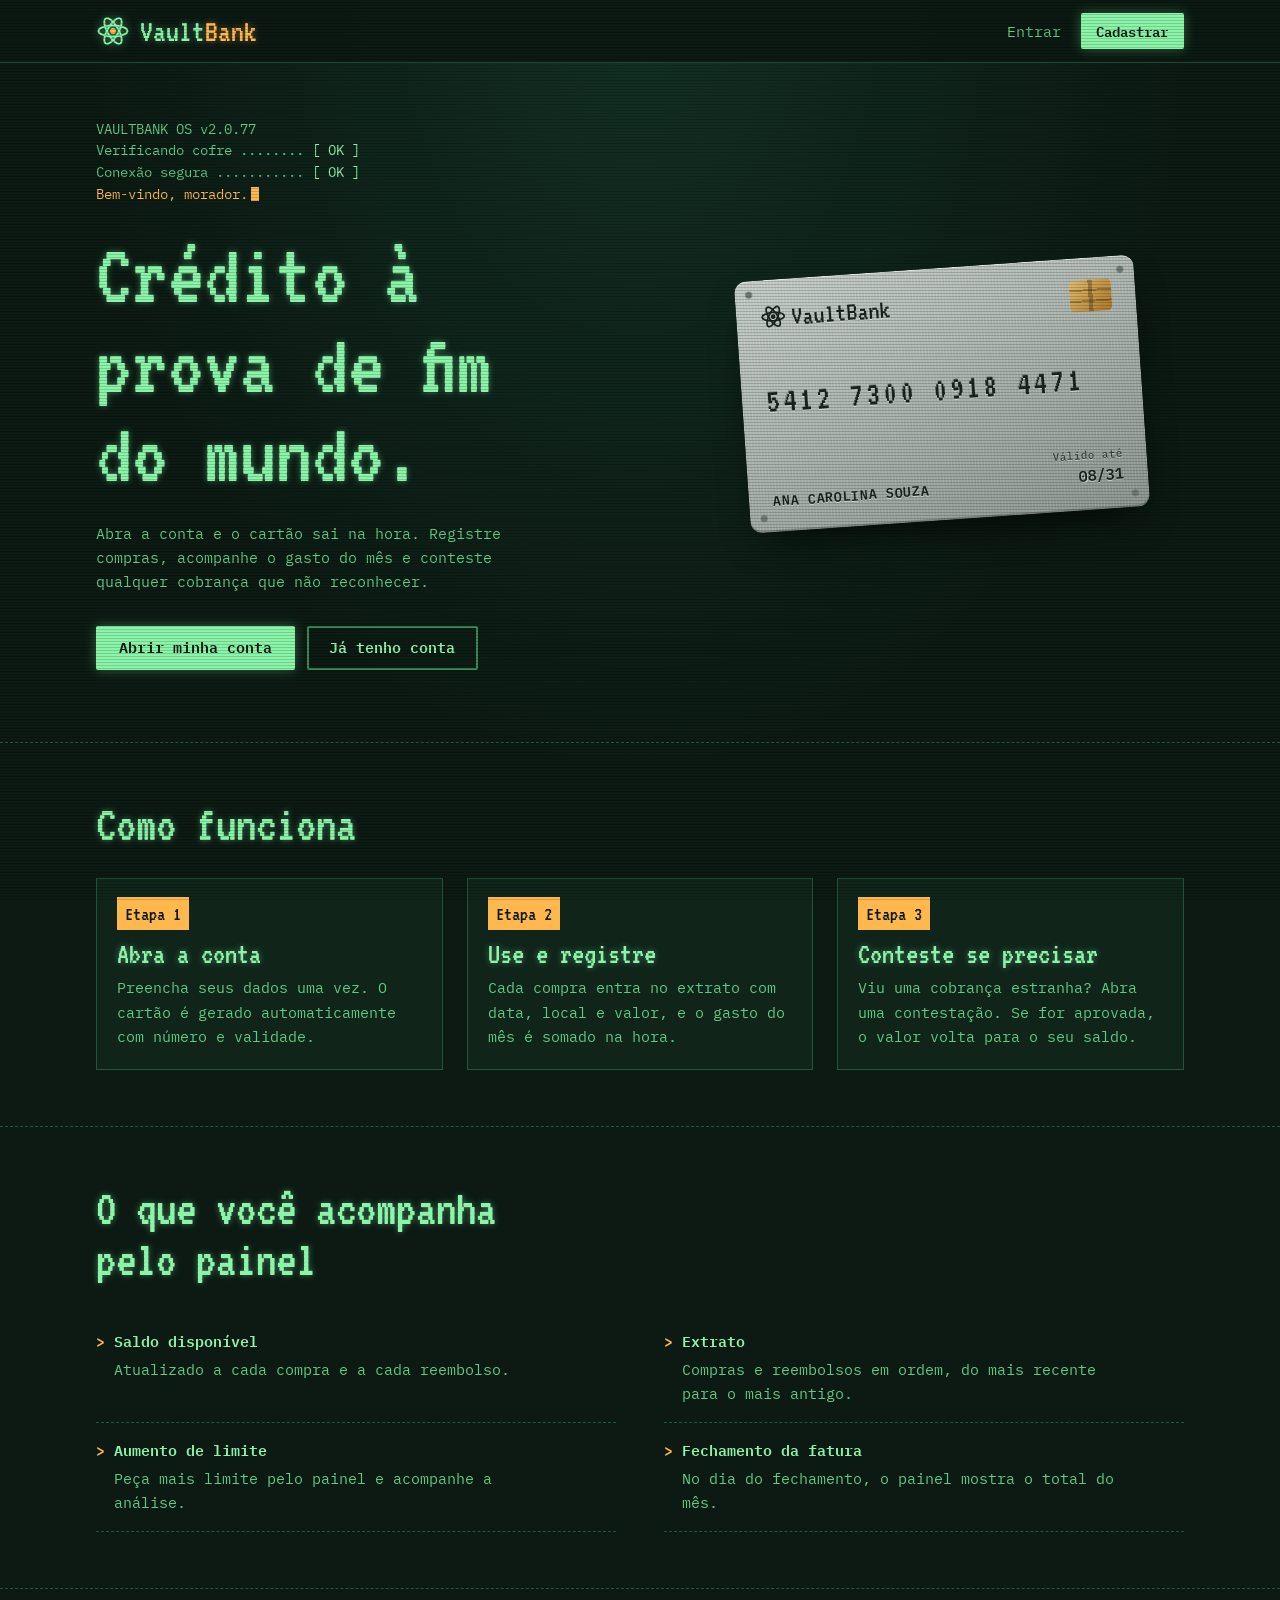
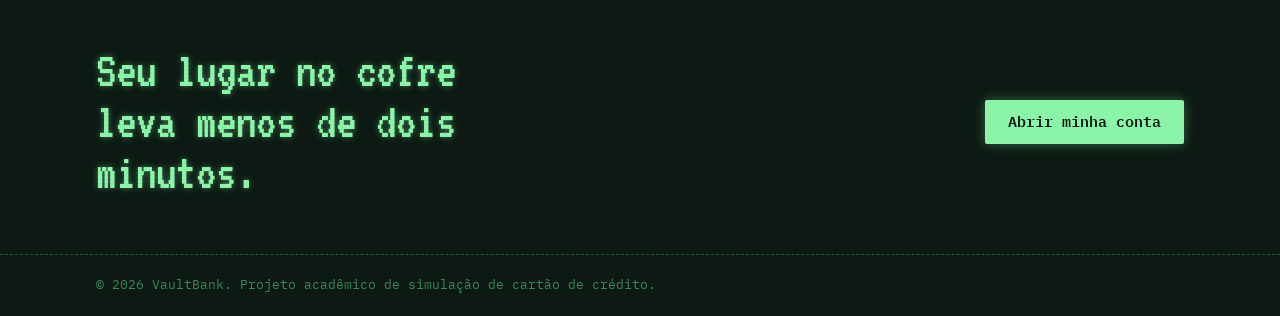
==== commit 9ca9bb60: "feat: tema retro-futurista de terminal no site - visual de monitor de fosforo verde com alertas em a" ====
--- a/src/main/resources/public/index.html
+++ b/src/main/resources/public/index.html
@@ -9,7 +9,7 @@
 </head>
 <body>
   <nav class="navbar" id="main-navbar">
-    <a href="index.html" class="navbar__logo">Vault<span>Bank</span></a>
+    <a href="index.html" class="navbar__logo"><svg viewBox="0 0 40 40" aria-hidden="true" fill="none" stroke="currentColor" stroke-width="2.2"><ellipse cx="20" cy="20" rx="17" ry="6.5"/><ellipse cx="20" cy="20" rx="17" ry="6.5" transform="rotate(60 20 20)"/><ellipse cx="20" cy="20" rx="17" ry="6.5" transform="rotate(-60 20 20)"/><circle cx="20" cy="20" r="3.4" fill="#FFB84D" stroke="none"/></svg>Vault<span>Bank</span></a>
     <div class="navbar__links" id="auth-links"></div>
   </nav>
 
@@ -17,7 +17,13 @@
     <section class="hero">
       <div class="wrap hero__content">
         <div>
-          <h1 class="hero__title">Seu cartão de crédito, com controle de cofre.</h1>
+          <ul class="boot" aria-hidden="true">
+            <li>VAULTBANK OS v2.0.77</li>
+            <li>Verificando cofre ........ <span class="ok">[ OK ]</span></li>
+            <li>Conexão segura ........... <span class="ok">[ OK ]</span></li>
+            <li>Bem-vindo, morador.<span class="cursor"></span></li>
+          </ul>
+          <h1 class="hero__title">Crédito à prova de fim do mundo.</h1>
           <p class="hero__desc">Abra a conta e o cartão sai na hora. Registre compras, acompanhe o gasto do mês e conteste qualquer cobrança que não reconhecer.</p>
           <div class="hero__actions">
             <a href="cadastro.html" class="btn btn-primary">Abrir minha conta</a>
@@ -26,7 +32,7 @@
         </div>
         <div class="hero__image" aria-hidden="true">
           <div class="credit-card-display">
-            <div class="card-brand">VaultBank <span class="card-chip"></span></div>
+            <div class="card-brand"><span><svg viewBox="0 0 40 40" aria-hidden="true" fill="none" stroke="currentColor" stroke-width="2.6"><ellipse cx="20" cy="20" rx="17" ry="6.5"/><ellipse cx="20" cy="20" rx="17" ry="6.5" transform="rotate(60 20 20)"/><ellipse cx="20" cy="20" rx="17" ry="6.5" transform="rotate(-60 20 20)"/><circle cx="20" cy="20" r="3.6" fill="currentColor" stroke="none"/></svg>VaultBank</span> <span class="card-chip"></span></div>
             <div class="card-number">5412 7300 0918 4471</div>
             <div class="card-bottom">
               <div class="card-name">ANA CAROLINA SOUZA</div>
@@ -71,7 +77,7 @@
 
     <section class="secao">
       <div class="wrap cta-final">
-        <h2>Leva menos de dois minutos para abrir a conta.</h2>
+        <h2>Seu lugar no cofre leva menos de dois minutos.</h2>
         <a href="cadastro.html" class="btn btn-primary">Abrir minha conta</a>
       </div>
     </section>
--- a/src/main/resources/public/css/style.css
+++ b/src/main/resources/public/css/style.css
@@ -1,59 +1,63 @@
-@import url('https://fonts.googleapis.com/css2?family=IBM+Plex+Sans+Condensed:wght@500;600;700&family=IBM+Plex+Sans:wght@400;500;600&display=swap');
-
+@import url('https://fonts.googleapis.com/css2?family=VT323&family=IBM+Plex+Mono:wght@400;500;600&display=swap');
+
+/* Terminal Atômico: tela de fósforo verde, alertas em âmbar */
 :root {
-  --chapa: #E6EAE8;
-  --superficie: #F7F9F8;
-  --grafite: #18212B;
-  --grafite-2: #4A5562;
-  --linha: #C7CFCC;
-  --linha-forte: #9AA5A1;
-  --cofre: #0E5A47;
-  --cofre-escuro: #0A4436;
-  --cofre-claro: #DCEBE5;
-  --latao: #B07D2E;
-  --positivo: #11744A;
-  --negativo: #B42318;
-  --negativo-claro: #FBE9E7;
-  --aviso: #8A5A00;
-  --aviso-claro: #FBF0DA;
-
-  --fonte: 'IBM Plex Sans', system-ui, sans-serif;
-  --fonte-cond: 'IBM Plex Sans Condensed', 'IBM Plex Sans', system-ui, sans-serif;
-
-  --raio: 6px;
-  --raio-cartao: 16px;
+  --tela: #0C1A13;
+  --tela-2: #10241A;
+  --tela-3: #163223;
+  --fosforo: #8AF5A8;
+  --fosforo-2: #5FCB82;
+  --fosforo-3: #3A8A57;
+  --linha: #24563A;
+  --ambar: #FFB84D;
+  --ambar-escuro: #3A2A10;
+  --aco-1: #C9D1CC;
+  --aco-2: #8E9893;
+  --tinta: #18231D;
+
+  --fonte: 'IBM Plex Mono', ui-monospace, 'Courier New', monospace;
+  --fonte-crt: 'VT323', 'IBM Plex Mono', monospace;
+
+  --brilho: 0 0 6px rgba(138, 245, 168, 0.45);
   --largura: 1120px;
 }
 
 *, *::before, *::after { box-sizing: border-box; margin: 0; padding: 0; }
-
 html { -webkit-text-size-adjust: 100%; }
 
 body {
   font-family: var(--fonte);
-  font-size: 1rem;
-  line-height: 1.55;
-  color: var(--grafite);
-  background: var(--chapa);
+  font-size: 0.95rem;
+  line-height: 1.6;
+  color: var(--fosforo);
+  background:
+    radial-gradient(ellipse at 50% 0%, #133024 0%, var(--tela) 60%) fixed,
+    var(--tela);
   min-height: 100vh;
   display: flex;
   flex-direction: column;
 }
 
+/* linhas de varredura do monitor */
+body::after {
+  content: '';
+  position: fixed; inset: 0; z-index: 3000;
+  pointer-events: none;
+  background: repeating-linear-gradient(to bottom, rgba(0,0,0,0) 0 2px, rgba(0,0,0,0.16) 2px 3px);
+}
+
 h1, h2, h3 {
-  font-family: var(--fonte-cond);
-  font-weight: 600;
-  line-height: 1.1;
-  letter-spacing: -0.01em;
-}
-
-a { color: var(--cofre); text-underline-offset: 3px; }
-a:hover { color: var(--cofre-escuro); }
-
-:focus-visible {
-  outline: 3px solid var(--latao);
-  outline-offset: 2px;
-}
+  font-family: var(--fonte-crt);
+  font-weight: 400;
+  line-height: 1;
+  color: var(--fosforo);
+  text-shadow: var(--brilho);
+}
+
+a { color: var(--fosforo); text-underline-offset: 3px; }
+a:hover { color: #fff; }
+
+:focus-visible { outline: 2px dashed var(--ambar); outline-offset: 3px; }
 
 .num { font-variant-numeric: tabular-nums; }
 
@@ -61,274 +65,285 @@
 .navbar {
   position: sticky; top: 0; z-index: 100;
   display: flex; align-items: center; justify-content: space-between; gap: 1rem;
-  padding: 0.9rem max(1rem, calc((100% - var(--largura)) / 2 + 1rem));
-  background: var(--chapa);
-  border-bottom: 1px solid transparent;
-  transition: border-color 0.2s;
-}
-.navbar.scrolled { border-bottom-color: var(--linha); }
+  padding: 0.8rem max(1rem, calc((100% - var(--largura)) / 2 + 1rem));
+  background: rgba(12, 26, 19, 0.92);
+  border-bottom: 1px solid var(--linha);
+}
 
 .navbar__logo {
   display: inline-flex; align-items: center;
-  font-family: var(--fonte-cond); font-weight: 700; font-size: 1.35rem;
-  color: var(--grafite); text-decoration: none;
-}
-.navbar__logo:hover { color: var(--grafite); }
-.navbar__logo::before {
-  content: '';
-  width: 22px; height: 22px; border-radius: 50%; margin-right: 0.55rem;
-  border: 3px solid var(--cofre);
-  background:
-    linear-gradient(var(--cofre), var(--cofre)) center / 3px 100% no-repeat,
-    linear-gradient(var(--cofre), var(--cofre)) center / 100% 3px no-repeat;
-}
-.navbar__logo span { color: var(--cofre); }
+  font-family: var(--fonte-crt); font-size: 2rem; line-height: 1;
+  color: var(--fosforo); text-decoration: none; text-shadow: var(--brilho);
+}
+.navbar__logo:hover { color: var(--fosforo); }
+.navbar__logo svg { width: 34px; height: 34px; flex: none; margin-right: 0.6rem; filter: drop-shadow(0 0 4px rgba(138,245,168,0.5)); }
+.navbar__logo span { color: var(--ambar); text-shadow: 0 0 6px rgba(255,184,77,0.45); }
 
 .navbar__links { display: flex; align-items: center; gap: 1.25rem; }
-.navbar__links > a:not(.btn) { color: var(--grafite-2); text-decoration: none; font-weight: 500; }
-.navbar__links > a:not(.btn):hover { color: var(--grafite); text-decoration: underline; }
-.navbar__tag { font-size: 0.9rem; color: var(--grafite-2); }
+.navbar__links > a:not(.btn) { color: var(--fosforo-2); text-decoration: none; }
+.navbar__links > a:not(.btn):hover { color: var(--fosforo); text-decoration: underline; }
+.navbar__tag { color: var(--ambar); }
 
 /* ===== Botões ===== */
 .btn {
   display: inline-flex; align-items: center; justify-content: center; gap: 0.5rem;
   min-height: 44px;
-  padding: 0.65rem 1.4rem;
-  font: 600 0.95rem/1.2 var(--fonte);
-  border-radius: var(--raio);
-  border: 1.5px solid transparent;
+  padding: 0.6rem 1.3rem;
+  font: 600 0.92rem/1.2 var(--fonte);
+  border-radius: 2px;
+  border: 2px solid transparent;
   cursor: pointer;
   text-decoration: none;
-  transition: background-color 0.15s, border-color 0.15s, color 0.15s;
-}
-.btn-primary { background: var(--cofre); color: #fff; }
-.btn-primary:hover { background: var(--cofre-escuro); color: #fff; }
-.btn-secondary { background: transparent; color: var(--grafite); border-color: var(--linha-forte); }
-.btn-secondary:hover { border-color: var(--grafite); color: var(--grafite); }
-.btn-danger { background: var(--negativo); color: #fff; }
-.btn-danger:hover { background: #8F1C13; color: #fff; }
-.btn-ghost-danger { background: transparent; color: var(--negativo); border-color: transparent; }
-.btn-ghost-danger:hover { border-color: var(--negativo); color: var(--negativo); }
-.btn-sm { min-height: 36px; padding: 0.4rem 0.9rem; font-size: 0.875rem; }
+  transition: background-color 0.12s, color 0.12s, box-shadow 0.12s;
+}
+.btn-primary { background: var(--fosforo); color: var(--tela); box-shadow: 0 0 12px rgba(138,245,168,0.35); }
+.btn-primary:hover { background: #B6FFC9; color: var(--tela); box-shadow: 0 0 18px rgba(138,245,168,0.55); }
+.btn-secondary { background: transparent; color: var(--fosforo); border-color: var(--fosforo-3); }
+.btn-secondary:hover { border-color: var(--fosforo); color: var(--fosforo); background: var(--tela-3); }
+.btn-danger { background: var(--ambar); color: var(--tela); }
+.btn-danger:hover { background: #FFCD80; color: var(--tela); }
+.btn-ghost-danger { background: transparent; color: var(--ambar); border-color: transparent; }
+.btn-ghost-danger:hover { border-color: var(--ambar); color: var(--ambar); }
+.btn-sm { min-height: 36px; padding: 0.35rem 0.85rem; font-size: 0.85rem; }
 .btn-block { width: 100%; }
 
 /* ===== Formulários ===== */
 .form-group { display: flex; flex-direction: column; gap: 0.35rem; margin-bottom: 1rem; }
-.form-group label { font-size: 0.9rem; font-weight: 500; color: var(--grafite); }
+.form-group label { font-size: 0.85rem; color: var(--fosforo-2); }
 .form-control {
   width: 100%;
   min-height: 44px;
-  padding: 0.6rem 0.8rem;
+  padding: 0.55rem 0.75rem;
   font: 400 1rem var(--fonte);
-  color: var(--grafite);
-  background: #fff;
-  border: 1.5px solid var(--linha);
-  border-radius: var(--raio);
-  transition: border-color 0.15s;
-}
-.form-control:hover { border-color: var(--linha-forte); }
-.form-control:focus { outline: none; border-color: var(--cofre); box-shadow: 0 0 0 3px var(--cofre-claro); }
-.form-control::placeholder { color: #8A938F; }
+  color: var(--fosforo);
+  background: var(--tela);
+  border: 1px solid var(--fosforo-3);
+  border-radius: 2px;
+  caret-color: var(--fosforo);
+  color-scheme: dark;
+}
+.form-control:hover { border-color: var(--fosforo-2); }
+.form-control:focus { outline: none; border-color: var(--fosforo); box-shadow: 0 0 0 1px var(--fosforo), 0 0 10px rgba(138,245,168,0.25); }
+.form-control::placeholder { color: var(--fosforo-3); }
 select.form-control { appearance: auto; }
+select.form-control option { background: var(--tela); color: var(--fosforo); }
 .form-row { display: grid; grid-template-columns: 1fr 1fr; gap: 0 1rem; }
 
 fieldset { border: 0; margin: 0 0 0.5rem; }
-fieldset + fieldset { border-top: 1px solid var(--linha); padding-top: 1.25rem; }
-legend { float: left; width: 100%; padding: 0; font-family: var(--fonte-cond); font-weight: 600; font-size: 1.1rem; margin-bottom: 0.9rem; }
+fieldset + fieldset { border-top: 1px dashed var(--linha); padding-top: 1.25rem; }
+legend { float: left; width: 100%; padding: 0; font-family: var(--fonte-crt); font-size: 1.6rem; color: var(--ambar); margin-bottom: 0.7rem; }
 legend + * { clear: both; }
 
-/* ===== Cartão (elemento assinatura) ===== */
+/* ===== Janelas de terminal ===== */
+.janela, .extrato, .painel, .auth-card, .modal, .stats-grid {
+  background: var(--tela-2);
+  border: 2px solid var(--fosforo-3);
+  border-radius: 3px;
+  box-shadow: 0 0 0 1px rgba(0,0,0,0.4), 0 0 24px -8px rgba(138,245,168,0.25);
+}
+.janela__barra, .painel > h2, .modal > h2 {
+  display: flex; justify-content: space-between; align-items: center;
+  font-family: var(--fonte-crt); font-size: 1.45rem; line-height: 1.2;
+  text-shadow: none;
+  background: var(--fosforo); color: var(--tela);
+  padding: 0.2rem 1rem;
+}
+.painel > h2 { margin: -1.25rem -1.5rem 1rem; }
+.modal > h2 { margin: -1.75rem -1.75rem 1.25rem; }
+
+/* ===== Cartão: placa de metal com rebites ===== */
 .credit-card-display {
   position: relative;
   width: 100%; max-width: 400px;
   aspect-ratio: 1.586;
-  padding: 1.4rem 1.5rem;
-  border-radius: var(--raio-cartao);
-  color: #F2EEE4;
-  background-color: #0E3B31;
-  background-image:
-    repeating-radial-gradient(circle at 115% -20%, rgba(242,238,228,0.07) 0 1px, transparent 1px 7px),
-    repeating-radial-gradient(circle at -15% 120%, rgba(176,125,46,0.10) 0 1px, transparent 1px 9px),
-    linear-gradient(160deg, #13503F 0%, #0B3029 100%);
-  box-shadow: 0 1px 0 rgba(255,255,255,0.08) inset, 0 18px 40px -18px rgba(14,59,49,0.55);
+  padding: 1.35rem 1.5rem;
+  border-radius: 12px;
+  color: var(--tinta);
+  background:
+    radial-gradient(circle at 14px 14px, #6E7873 0 3px, transparent 4px),
+    radial-gradient(circle at calc(100% - 14px) 14px, #6E7873 0 3px, transparent 4px),
+    radial-gradient(circle at 14px calc(100% - 14px), #6E7873 0 3px, transparent 4px),
+    radial-gradient(circle at calc(100% - 14px) calc(100% - 14px), #6E7873 0 3px, transparent 4px),
+    repeating-linear-gradient(90deg, rgba(255,255,255,0.07) 0 1px, rgba(0,0,0,0.04) 1px 3px),
+    linear-gradient(160deg, var(--aco-1) 0%, var(--aco-2) 100%);
+  box-shadow: inset 0 1px 0 rgba(255,255,255,0.6), inset 0 -2px 0 rgba(0,0,0,0.2), 0 18px 40px -16px rgba(0,0,0,0.8);
   display: flex; flex-direction: column; justify-content: space-between;
   overflow: hidden;
+  text-shadow: 0 1px 0 rgba(255,255,255,0.55);
 }
 .credit-card-display .card-brand {
   display: flex; justify-content: space-between; align-items: center;
-  font-family: var(--fonte-cond); font-weight: 700; font-size: 1.2rem; letter-spacing: 0.01em;
-}
+  font-family: var(--fonte-crt); font-size: 1.7rem; line-height: 1;
+}
+.credit-card-display .card-brand svg { width: 26px; height: 26px; vertical-align: -4px; margin-right: 0.35rem; }
 .card-chip {
-  width: 42px; height: 32px; border-radius: 6px;
+  width: 42px; height: 32px; border-radius: 5px;
   background:
     linear-gradient(90deg, transparent 45%, rgba(60,40,10,0.35) 45% 55%, transparent 55%),
     linear-gradient(0deg, transparent 30%, rgba(60,40,10,0.35) 30% 36%, transparent 36% 64%, rgba(60,40,10,0.35) 64% 70%, transparent 70%),
-    linear-gradient(135deg, #D8AE62, var(--latao));
+    linear-gradient(135deg, #E2BC6E, #A9762A);
 }
 .credit-card-display .card-number {
-  font-family: var(--fonte-cond); font-weight: 500;
-  font-size: clamp(1.1rem, 4.6vw, 1.45rem);
+  font-family: var(--fonte-crt);
+  font-size: clamp(1.6rem, 6.4vw, 2.15rem);
   letter-spacing: 0.08em;
   font-variant-numeric: tabular-nums;
+  text-shadow: 0 1px 0 rgba(255,255,255,0.6), 0 -1px 0 rgba(0,0,0,0.25);
 }
 .credit-card-display .card-bottom { display: flex; justify-content: space-between; align-items: flex-end; gap: 1rem; }
-.credit-card-display .card-name { font-size: 0.9rem; font-weight: 500; letter-spacing: 0.04em; overflow: hidden; text-overflow: ellipsis; white-space: nowrap; }
-.credit-card-display .card-expiry { display: flex; flex-direction: column; align-items: flex-end; font-variant-numeric: tabular-nums; }
-.credit-card-display .card-expiry span:first-child { font-size: 0.7rem; opacity: 0.7; }
+.credit-card-display .card-name { font-size: 0.85rem; font-weight: 600; letter-spacing: 0.05em; overflow: hidden; text-overflow: ellipsis; white-space: nowrap; }
+.credit-card-display .card-expiry { display: flex; flex-direction: column; align-items: flex-end; font-weight: 600; font-variant-numeric: tabular-nums; }
+.credit-card-display .card-expiry span:first-child { font-size: 0.68rem; font-weight: 500; opacity: 0.75; }
 
 /* ===== Landing ===== */
 .wrap { width: 100%; max-width: var(--largura); margin: 0 auto; padding: 0 1rem; }
 
-.hero { padding: 4.5rem 0 5rem; }
-.hero__content {
-  display: grid; grid-template-columns: 1.15fr 1fr; gap: 3rem; align-items: center;
-}
-.hero__title { font-size: clamp(2.6rem, 6.5vw, 4.6rem); font-weight: 700; letter-spacing: -0.025em; max-width: 12ch; }
-.hero__desc { margin: 1.4rem 0 2rem; font-size: 1.125rem; color: var(--grafite-2); max-width: 46ch; }
+.hero { padding: 3.5rem 0 4.5rem; }
+.hero__content { display: grid; grid-template-columns: 1.15fr 1fr; gap: 3rem; align-items: center; }
+
+.boot { list-style: none; margin-bottom: 1.6rem; font-size: 0.85rem; color: var(--fosforo-2); }
+.boot li { white-space: pre; overflow: hidden; text-overflow: ellipsis; }
+.boot .ok { color: var(--fosforo); }
+.boot li:last-child { color: var(--ambar); }
+.cursor { display: inline-block; width: 0.6em; height: 1em; vertical-align: -0.15em; background: var(--ambar); margin-left: 0.2em; }
+
+.hero__title { font-size: clamp(3.2rem, 8vw, 5.6rem); max-width: 13ch; }
+.hero__desc { margin: 1.3rem 0 2rem; color: var(--fosforo-2); max-width: 48ch; }
 .hero__actions { display: flex; flex-wrap: wrap; gap: 0.75rem; }
 .hero__image { display: flex; justify-content: center; }
 .hero__image .credit-card-display { transform: rotate(-4deg); }
 
 @media (prefers-reduced-motion: no-preference) {
-  .hero__image .credit-card-display { animation: guardar 0.9s cubic-bezier(0.2, 0.8, 0.2, 1) both 0.15s; }
-  @keyframes guardar {
-    from { opacity: 0; transform: translateY(28px) rotate(2deg); }
-    to { opacity: 1; transform: rotate(-4deg); }
-  }
-}
-
-.secao { padding: 4rem 0; border-top: 1px solid var(--linha); }
-.secao h2 { font-size: clamp(1.8rem, 3.6vw, 2.4rem); margin-bottom: 2rem; max-width: 22ch; }
-
-.passos { list-style: none; display: grid; grid-template-columns: repeat(3, 1fr); gap: 2rem; counter-reset: passo; }
-.passos li { counter-increment: passo; padding-top: 1rem; border-top: 3px solid var(--cofre); }
+  .boot li { opacity: 0; animation: linha 0.01s steps(1) forwards; }
+  .boot li:nth-child(1) { animation-delay: 0.15s; }
+  .boot li:nth-child(2) { animation-delay: 0.55s; }
+  .boot li:nth-child(3) { animation-delay: 0.95s; }
+  .boot li:nth-child(4) { animation-delay: 1.35s; }
+  .cursor { animation: piscar 1s steps(1) infinite 1.4s; }
+  @keyframes linha { to { opacity: 1; } }
+  @keyframes piscar { 50% { opacity: 0; } }
+}
+
+.secao { padding: 3.5rem 0; border-top: 1px dashed var(--linha); }
+.secao h2 { font-size: clamp(2.4rem, 5vw, 3.2rem); margin-bottom: 1.75rem; max-width: 22ch; }
+
+.passos { list-style: none; display: grid; grid-template-columns: repeat(3, 1fr); gap: 1.5rem; counter-reset: passo; }
+.passos li { counter-increment: passo; padding: 1.1rem 1.25rem 1.3rem; border: 1px solid var(--linha); background: var(--tela-2); }
 .passos li::before {
-  content: counter(passo);
-  display: block; margin-bottom: 0.5rem;
-  font-family: var(--fonte-cond); font-weight: 700; font-size: 1.6rem; color: var(--cofre);
-}
-.passos h3 { font-size: 1.25rem; margin-bottom: 0.4rem; }
-.passos p { color: var(--grafite-2); max-width: 36ch; }
+  content: 'Etapa ' counter(passo);
+  display: inline-block; margin-bottom: 0.6rem; padding: 0 0.5rem;
+  font-family: var(--fonte-crt); font-size: 1.3rem; background: var(--ambar); color: var(--tela);
+}
+.passos h3 { font-size: 1.9rem; margin-bottom: 0.35rem; }
+.passos p { color: var(--fosforo-2); max-width: 36ch; }
 
 .recursos { display: grid; grid-template-columns: repeat(2, 1fr); gap: 0 3rem; }
-.recursos div { padding: 1.1rem 0; border-bottom: 1px solid var(--linha); }
-.recursos dt { font-weight: 600; margin-bottom: 0.2rem; }
-.recursos dd { color: var(--grafite-2); max-width: 48ch; }
+.recursos div { padding: 1rem 0; border-bottom: 1px dashed var(--linha); }
+.recursos dt { color: var(--fosforo); font-weight: 600; margin-bottom: 0.2rem; }
+.recursos dt::before { content: '> '; color: var(--ambar); }
+.recursos dd { color: var(--fosforo-2); max-width: 50ch; padding-left: 2ch; }
 
 .cta-final { display: flex; flex-wrap: wrap; align-items: center; justify-content: space-between; gap: 1.5rem; }
 .cta-final h2 { margin: 0; }
 
 .footer {
   margin-top: auto;
-  padding: 1.5rem max(1rem, calc((100% - var(--largura)) / 2 + 1rem));
-  border-top: 1px solid var(--linha);
-  font-size: 0.875rem; color: var(--grafite-2);
+  padding: 1.25rem max(1rem, calc((100% - var(--largura)) / 2 + 1rem));
+  border-top: 1px dashed var(--linha);
+  font-size: 0.8rem; color: var(--fosforo-3);
 }
 
 /* ===== Autenticação ===== */
 .auth-page { flex: 1; display: flex; justify-content: center; padding: 3rem 1rem 4rem; }
-.auth-card {
-  width: 100%; max-width: 440px;
-  background: var(--superficie);
-  border: 1px solid var(--linha);
-  border-radius: 10px;
-  padding: 2rem;
-  align-self: flex-start;
-}
-.auth-card--largo { max-width: 620px; }
-.auth-card__header { margin-bottom: 1.5rem; }
-.auth-card__header h1 { font-size: 2rem; margin-bottom: 0.3rem; }
-.auth-card__header p { color: var(--grafite-2); }
-.auth-card__footer { margin-top: 1.25rem; color: var(--grafite-2); font-size: 0.95rem; }
+.auth-card { width: 100%; max-width: 460px; padding: 0 1.75rem 1.75rem; align-self: flex-start; }
+.auth-card--largo { max-width: 640px; }
+.auth-card__header { margin: 0 -1.75rem 1.5rem; }
+.auth-card__header h1 {
+  font-size: 1.6rem; text-shadow: none;
+  background: var(--fosforo); color: var(--tela);
+  padding: 0.2rem 1.75rem;
+}
+.auth-card__header p { padding: 1rem 1.75rem 0; color: var(--fosforo-2); }
+.auth-card__footer { margin-top: 1.25rem; color: var(--fosforo-2); font-size: 0.9rem; }
 .demo-box {
-  margin-top: 1.5rem; padding: 0.9rem 1rem;
-  border-left: 3px solid var(--latao);
-  background: var(--chapa);
-  font-size: 0.875rem; color: var(--grafite-2);
-}
-.demo-box strong { color: var(--grafite); display: block; margin-bottom: 0.2rem; }
-.demo-box code { font-family: var(--fonte); font-weight: 600; color: var(--grafite); font-variant-numeric: tabular-nums; }
+  margin-top: 1.5rem; padding: 0.85rem 1rem;
+  border: 1px dashed var(--ambar);
+  font-size: 0.85rem; color: var(--fosforo-2);
+}
+.demo-box strong { color: var(--ambar); display: block; margin-bottom: 0.25rem; font-weight: 600; }
+.demo-box code { font-family: var(--fonte); font-weight: 600; color: var(--fosforo); }
 
 /* ===== Painel ===== */
 .dashboard { width: 100%; max-width: var(--largura); margin: 0 auto; padding: 2.5rem 1rem 4rem; flex: 1; }
 .dashboard__header { margin-bottom: 2rem; }
-.dashboard__header h1 { font-size: clamp(2rem, 4.5vw, 2.8rem); margin-bottom: 0.25rem; }
-.dashboard__header p { color: var(--grafite-2); }
+.dashboard__header h1 { font-size: clamp(2.8rem, 6vw, 3.8rem); margin-bottom: 0.3rem; }
+.dashboard__header p { color: var(--fosforo-2); }
 
 .dashboard-grid { display: grid; grid-template-columns: minmax(280px, 400px) 1fr; gap: 2.5rem; align-items: start; }
 
-.acoes { margin-top: 1.25rem; display: flex; flex-direction: column; gap: 0.6rem; max-width: 400px; }
+.acoes { margin-top: 1.5rem; display: flex; flex-direction: column; gap: 0.6rem; max-width: 400px; }
 .acoes .btn { justify-content: flex-start; }
 
-.extrato {
-  background: var(--superficie);
-  border: 1px solid var(--linha);
-  border-radius: 10px;
-  overflow: hidden;
-}
-.extrato__saldo { padding: 1.5rem 1.5rem 1.25rem; border-bottom: 1px solid var(--linha); }
-.extrato__saldo p { color: var(--grafite-2); font-size: 0.95rem; }
-.extrato__saldo h3 {
-  font-size: clamp(2.4rem, 6vw, 3.4rem); font-weight: 700; letter-spacing: -0.02em;
-  font-variant-numeric: tabular-nums; margin-top: 0.15rem;
-}
+.extrato { overflow: hidden; }
+.extrato__saldo { padding: 1.25rem 1.5rem; border-bottom: 1px solid var(--linha); }
+.extrato__saldo p { color: var(--fosforo-2); font-size: 0.85rem; }
+.extrato__saldo h3 { font-size: clamp(3.4rem, 9vw, 4.8rem); font-variant-numeric: tabular-nums; margin-top: 0.2rem; }
 .extrato__numeros { display: grid; grid-template-columns: 1fr 1fr; border-bottom: 1px solid var(--linha); }
-.extrato__numeros div { padding: 1rem 1.5rem; }
+.extrato__numeros div { padding: 0.9rem 1.5rem; }
 .extrato__numeros div + div { border-left: 1px solid var(--linha); }
-.extrato__numeros p { font-size: 0.875rem; color: var(--grafite-2); }
-.extrato__numeros h3 { font-size: 1.5rem; font-variant-numeric: tabular-nums; }
+.extrato__numeros p { font-size: 0.82rem; color: var(--fosforo-2); }
+.extrato__numeros h3 { font-size: 2.2rem; font-variant-numeric: tabular-nums; }
 .extrato__corpo { padding: 1.25rem 1.5rem 1.5rem; }
-.extrato__corpo h2, .painel h2 { font-size: 1.35rem; margin-bottom: 0.75rem; }
+.extrato__corpo h2 { font-size: 2rem; margin-bottom: 0.6rem; }
 
 .aviso-fatura {
-  margin-bottom: 1.5rem; padding: 1rem 1.25rem;
-  border-left: 4px solid var(--negativo);
-  background: var(--negativo-claro);
-}
-.aviso-fatura h2 { font-size: 1.2rem; color: var(--negativo); margin-bottom: 0.2rem; }
-
-/* números do admin */
-.stats-grid {
-  display: grid; grid-template-columns: repeat(4, 1fr);
-  background: var(--superficie); border: 1px solid var(--linha); border-radius: 10px;
-  margin-bottom: 2rem;
-}
-.stat-card { padding: 1.1rem 1.4rem; }
+  margin-bottom: 1.5rem; padding: 0.9rem 1.2rem;
+  border: 2px solid var(--ambar);
+  background: var(--ambar-escuro);
+  color: var(--ambar);
+}
+.aviso-fatura h2 { font-size: 1.8rem; color: var(--ambar); text-shadow: 0 0 6px rgba(255,184,77,0.4); margin-bottom: 0.2rem; }
+
+.stats-grid { display: grid; grid-template-columns: repeat(4, 1fr); margin-bottom: 2rem; }
+.stat-card { padding: 1rem 1.4rem; }
 .stat-card + .stat-card { border-left: 1px solid var(--linha); }
-.stat-card h3 { font-size: 2.2rem; font-weight: 700; font-variant-numeric: tabular-nums; }
-.stat-card p { font-size: 0.9rem; color: var(--grafite-2); }
+.stat-card h3 { font-size: 3.2rem; font-variant-numeric: tabular-nums; }
+.stat-card p { font-size: 0.85rem; color: var(--fosforo-2); }
 
 .admin-grid { display: grid; grid-template-columns: 1fr; gap: 1.5rem; margin-bottom: 1.5rem; }
-.painel { background: var(--superficie); border: 1px solid var(--linha); border-radius: 10px; padding: 1.25rem 1.5rem 1.5rem; min-width: 0; }
+.painel { padding: 1.25rem 1.5rem 1.5rem; min-width: 0; }
 
 /* ===== Tabelas ===== */
 .table-container { overflow-x: auto; }
-table { width: 100%; border-collapse: collapse; font-size: 0.95rem; }
+table { width: 100%; border-collapse: collapse; font-size: 0.9rem; }
 thead th {
-  text-align: left; font-weight: 500; font-size: 0.85rem; color: var(--grafite-2);
-  padding: 0.5rem 0.75rem 0.5rem 0; border-bottom: 1.5px solid var(--grafite);
+  text-align: left; font-weight: 500; font-size: 0.8rem; color: var(--ambar);
+  padding: 0.45rem 0.75rem 0.45rem 0; border-bottom: 1px solid var(--fosforo-3);
   white-space: nowrap;
 }
-tbody td { padding: 0.75rem 0.75rem 0.75rem 0; border-bottom: 1px solid var(--linha); vertical-align: top; }
+tbody td { padding: 0.7rem 0.75rem 0.7rem 0; border-bottom: 1px dashed var(--linha); vertical-align: top; color: var(--fosforo); }
 tbody tr:last-child td { border-bottom: 0; }
-td small { color: var(--grafite-2); }
+tbody tr:hover td { background: rgba(138,245,168,0.04); }
+td small { color: var(--fosforo-3); }
 .col-valor { text-align: right; padding-right: 1.5rem; white-space: nowrap; font-variant-numeric: tabular-nums; font-weight: 600; }
 thead th.col-valor { text-align: right; }
 thead th:last-child, tbody td:last-child { padding-right: 0; }
-.valor-pos { color: var(--positivo); }
-.valor-neg { color: var(--grafite); }
+.valor-pos { color: var(--fosforo); }
+.valor-neg { color: var(--ambar); }
 .td-acoes { white-space: nowrap; }
 .td-acoes .btn + .btn { margin-left: 0.35rem; }
-.vazio { padding: 1.5rem 0 0.5rem; color: var(--grafite-2); }
+.vazio { padding: 1.25rem 0 0.25rem; color: var(--fosforo-2); }
+.vazio::before { content: '> '; color: var(--ambar); }
 
 .badge {
-  display: inline-block; padding: 0.1rem 0.55rem; border-radius: 999px;
-  font-size: 0.8rem; font-weight: 600; white-space: nowrap;
-}
-.badge-success { background: var(--cofre-claro); color: var(--cofre-escuro); }
-.badge-warning { background: var(--aviso-claro); color: var(--aviso); }
-.badge-danger { background: var(--negativo-claro); color: var(--negativo); }
-.badge-info { background: #E3EAF2; color: #23466B; }
+  display: inline-block; padding: 0 0.5rem;
+  font-size: 0.78rem; font-weight: 600; white-space: nowrap;
+  border: 1px solid currentColor;
+}
+.badge-success { color: var(--fosforo); }
+.badge-warning { color: var(--ambar); }
+.badge-danger { color: #FF8A6B; }
+.badge-info { color: #8FD3FF; }
 
 /* ===== Toast ===== */
 .toast-container {
@@ -336,37 +351,33 @@
   display: flex; flex-direction: column; gap: 0.5rem; max-width: calc(100% - 2rem);
 }
 .toast {
-  min-width: 260px; max-width: 380px;
-  padding: 0.8rem 1rem;
-  background: var(--grafite); color: #fff;
-  border-left: 4px solid var(--latao);
-  border-radius: var(--raio);
-  font-size: 0.95rem;
-  box-shadow: 0 10px 30px -12px rgba(24,33,43,0.5);
+  min-width: 260px; max-width: 400px;
+  padding: 0.7rem 0.95rem;
+  background: var(--tela-2); color: var(--fosforo);
+  border: 2px solid var(--fosforo);
+  font-size: 0.9rem;
+  box-shadow: 0 0 18px -4px rgba(138,245,168,0.45);
   transition: opacity 0.3s, transform 0.3s;
 }
-.toast.success { border-left-color: #4FBF8B; }
-.toast.error { border-left-color: #F0705F; }
+.toast::before { content: '> '; color: var(--ambar); }
+.toast.error { border-color: var(--ambar); color: var(--ambar); box-shadow: 0 0 18px -4px rgba(255,184,77,0.45); }
 
 /* ===== Modais ===== */
 .modal-overlay {
   position: fixed; inset: 0; z-index: 1500;
   display: flex; align-items: center; justify-content: center; padding: 1rem;
-  background: rgba(24,33,43,0.55);
+  background: rgba(4, 10, 7, 0.78);
   opacity: 0; visibility: hidden;
-  transition: opacity 0.2s, visibility 0.2s;
+  transition: opacity 0.15s, visibility 0.15s;
 }
 .modal-overlay.active { opacity: 1; visibility: visible; }
 .modal {
   width: 100%; max-width: 480px; max-height: calc(100vh - 2rem); overflow-y: auto;
-  background: var(--superficie);
-  border-radius: 10px;
   padding: 1.75rem;
-  transform: translateY(12px);
-  transition: transform 0.2s;
+  transform: scaleY(0.96);
+  transition: transform 0.15s;
 }
 .modal-overlay.active .modal { transform: none; }
-.modal h2 { font-size: 1.6rem; margin-bottom: 1.25rem; }
 .modal__acoes { display: flex; gap: 0.75rem; margin-top: 0.5rem; }
 .modal__acoes .btn { flex: 1; }
 
@@ -376,10 +387,10 @@
 
 /* ===== Responsivo ===== */
 @media (max-width: 900px) {
-  .hero__content, .dashboard-grid, .admin-grid { grid-template-columns: 1fr; }
-  .hero { padding: 2.5rem 0 3.5rem; }
+  .hero__content, .dashboard-grid { grid-template-columns: 1fr; }
+  .hero { padding: 2.25rem 0 3.25rem; }
   .hero__image { justify-content: flex-start; }
-  .passos { grid-template-columns: 1fr; gap: 1.5rem; }
+  .passos { grid-template-columns: 1fr; }
   .recursos { grid-template-columns: 1fr; }
   .stats-grid { grid-template-columns: 1fr 1fr; }
   .stat-card:nth-child(3) { border-left: 0; }
@@ -389,8 +400,15 @@
 @media (max-width: 560px) {
   .form-row { grid-template-columns: 1fr; }
   .navbar__links { gap: 0.75rem; }
-  .auth-card { padding: 1.5rem 1.25rem; }
+  .navbar__logo { font-size: 1.7rem; }
+  .auth-card { padding: 0 1.1rem 1.25rem; }
+  .auth-card__header { margin: 0 -1.1rem 1.25rem; }
+  .auth-card__header h1, .auth-card__header p { padding-left: 1.1rem; padding-right: 1.1rem; }
   .extrato__saldo, .extrato__corpo { padding-left: 1.1rem; padding-right: 1.1rem; }
   .extrato__numeros div { padding: 0.9rem 1.1rem; }
+  .painel { padding: 1.1rem; }
+  .painel > h2 { margin: -1.1rem -1.1rem 1rem; }
+  .modal { padding: 1.25rem; }
+  .modal > h2 { margin: -1.25rem -1.25rem 1rem; }
   .modal__acoes { flex-direction: column-reverse; }
 }
